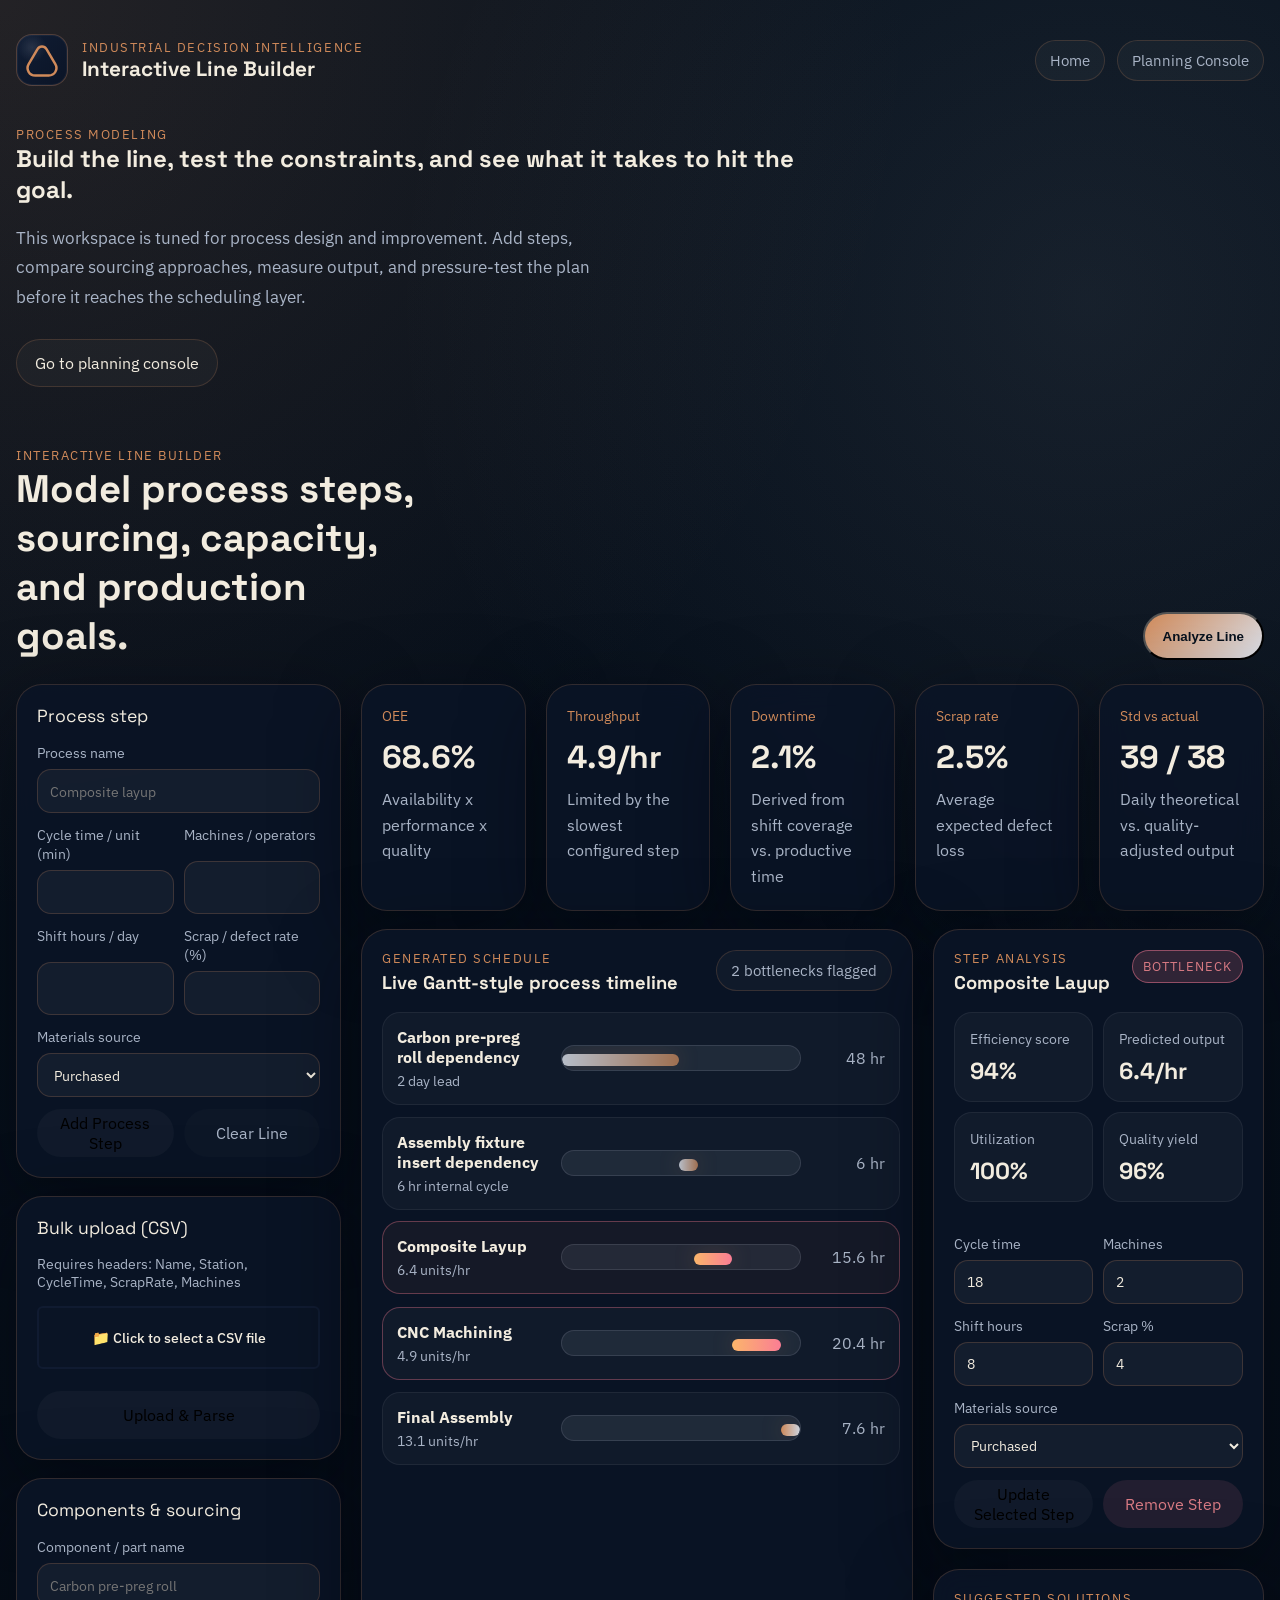
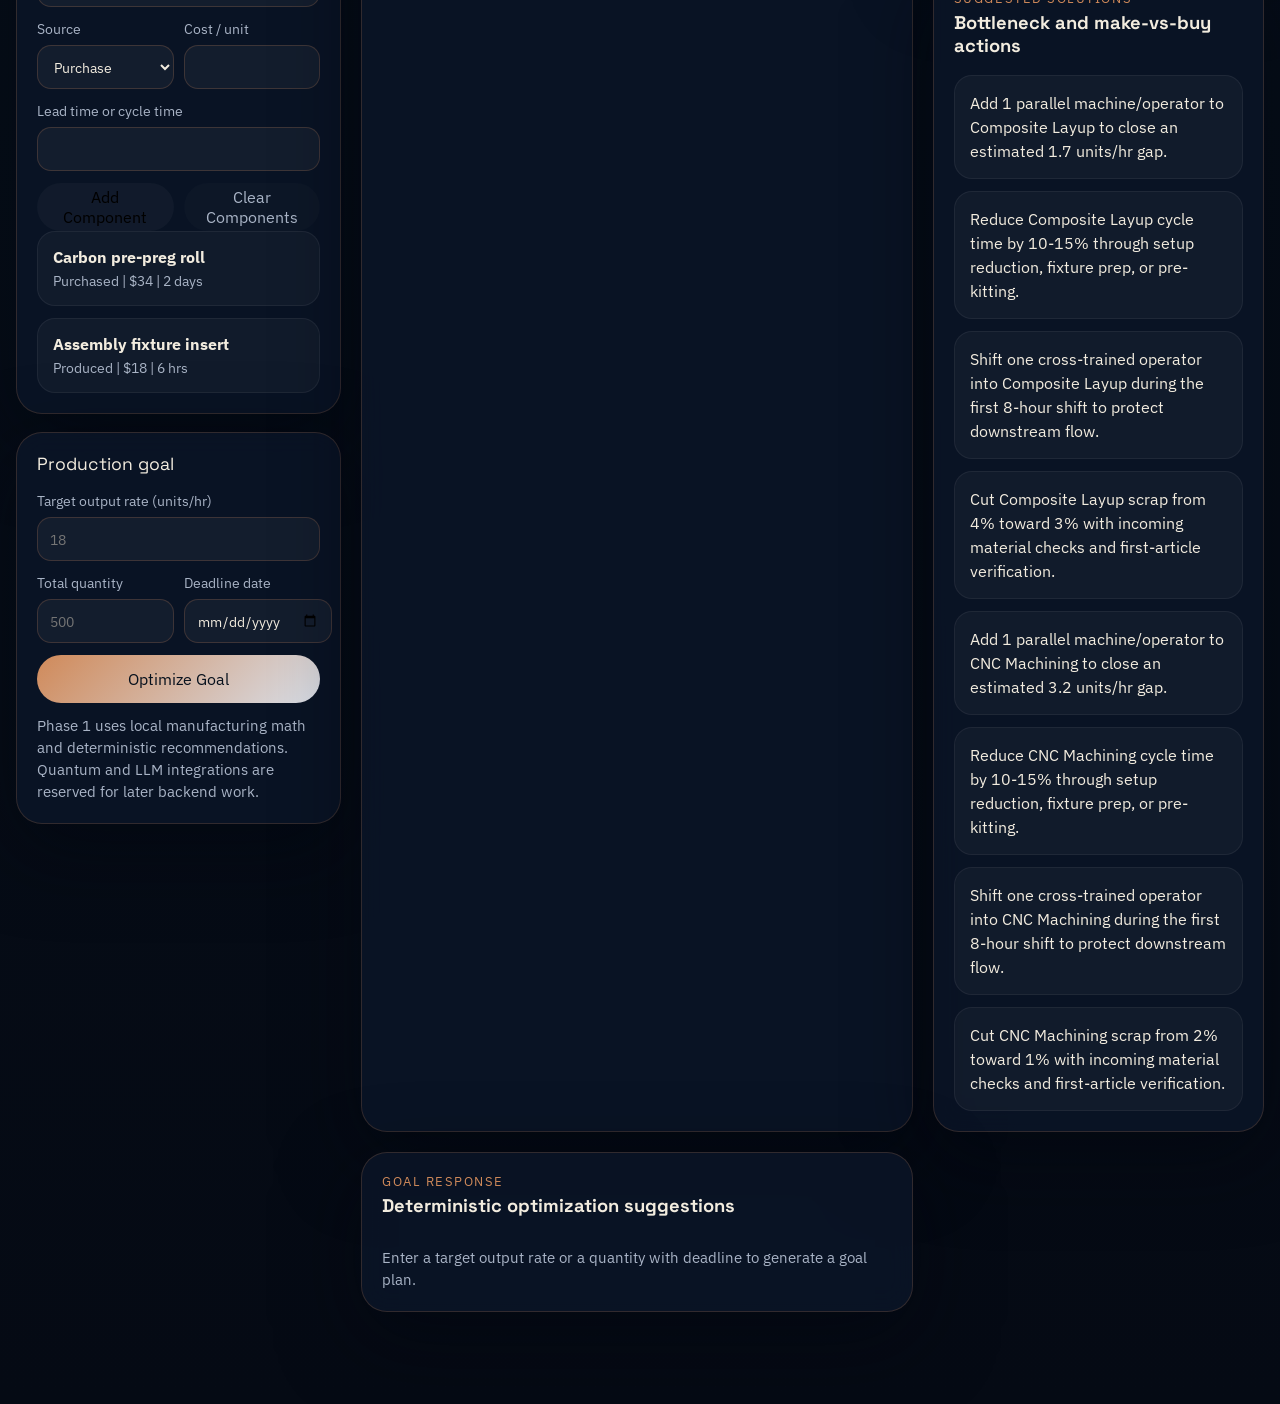
==== line-builder.html @ c9611435 "Design change to axiom" ====
<!DOCTYPE html>
<html lang="en">
  <head>
    <meta charset="UTF-8" />
    <meta name="viewport" content="width=device-width, initial-scale=1.0" />
    <title>Axiom V1 - Interactive Line Builder</title>
    <link rel="preconnect" href="https://fonts.googleapis.com" />
    <link rel="preconnect" href="https://fonts.gstatic.com" crossorigin />
    <link
      href="https://fonts.googleapis.com/css2?family=Space+Grotesk:wght@400;500;700&family=IBM+Plex+Sans:wght@400;500;600&display=swap"
      rel="stylesheet"
    />
    <link rel="stylesheet" href="./styles.css" />
  </head>
  <body>
    <div class="site-shell">
      <header class="subpage-hero">
        <nav class="topbar">
          <div class="brand-lockup">
            <div class="brand-mark" aria-hidden="true">
              <svg class="brand-logo" viewBox="0 0 64 64" focusable="false" role="presentation">
                <path
                  d="M32 8C35.2 8 38.2 9.7 40 12.6L55.7 39.2C58.2 43.4 58.2 48.7 55.8 52.9C53.4 57 48.9 59.6 44 59.6H20C15.1 59.6 10.6 57 8.2 52.9C5.8 48.7 5.8 43.4 8.3 39.2L24 12.6C25.8 9.7 28.8 8 32 8Z"
                  fill="none"
                  stroke="currentColor"
                  stroke-width="4.4"
                  stroke-linecap="round"
                  stroke-linejoin="round"
                />
              </svg>
            </div>
            <div>
              <p class="eyebrow">Industrial Decision Intelligence</p>
              <h1>Interactive Line Builder</h1>
            </div>
          </div>
          <div class="topbar-copy nav-links">
            <a href="./index.html">Home</a>
            <a href="./planner.html">Planning Console</a>
          </div>
        </nav>

        <section class="subpage-intro">
          <p class="section-kicker">Process modeling</p>
          <h2>Build the line, test the constraints, and see what it takes to hit the goal.</h2>
          <p class="hero-text">
            This workspace is tuned for process design and improvement. Add steps,
            compare sourcing approaches, measure output, and pressure-test the plan
            before it reaches the scheduling layer.
          </p>
          <div class="hero-actions">
            <a href="./planner.html" class="button button-secondary">Go to planning console</a>
          </div>
        </section>
      </header>

      <main>
        <section class="process-builder page-surface" id="process-builder">
          <div class="section-heading builder-heading">
            <div>
              <p class="section-kicker">Interactive line builder</p>
              <h3>Model process steps, sourcing, capacity, and production goals.</h3>
            </div>
            <button class="button button-primary" id="analyzeLineButton" type="button">Analyze Line</button>
          </div>

          <div class="builder-layout">
            <aside class="control-panel builder-controls">
              <div class="control-card">
                <p class="control-title">Process step</p>
                <form class="builder-form" id="processForm">
                  <label>
                    <span>Process name</span>
                    <input id="processName" name="name" type="text" placeholder="Composite layup" required />
                  </label>
                  <div class="form-grid">
                    <label>
                      <span>Cycle time / unit (min)</span>
                      <input id="cycleTime" name="cycleTime" type="number" min="0.1" step="0.1" required />
                    </label>
                    <label>
                      <span>Machines / operators</span>
                      <input id="machines" name="machines" type="number" min="1" step="1" required />
                    </label>
                  </div>
                  <div class="form-grid">
                    <label>
                      <span>Shift hours / day</span>
                      <input id="shiftHours" name="shiftHours" type="number" min="1" max="24" step="0.5" required />
                    </label>
                    <label>
                      <span>Scrap / defect rate (%)</span>
                      <input id="scrapRate" name="scrapRate" type="number" min="0" max="100" step="0.1" required />
                    </label>
                  </div>
                  <label>
                    <span>Materials source</span>
                    <select id="materialSource" name="materialSource">
                      <option value="purchased">Purchased</option>
                      <option value="in-house">Produced in-house</option>
                    </select>
                  </label>
                  <div class="button-row">
                    <button class="button button-secondary full-button" type="submit">Add Process Step</button>
                    <button class="button button-ghost full-button" id="clearLineButton" type="button">Clear Line</button>
                  </div>
                </form>
              </div>
                <div class="control-card">
                    <p class="control-title">Bulk upload (CSV)</p>
                    <div class="builder-form">
                        <label>
                            <span style="font-size: 0.85rem; color: var(--muted); margin-bottom: 8px; display: block;">
                                Requires headers: Name, Station, CycleTime, ScrapRate, Machines
                            </span>
    
                            <input type="file" id="csvFileInput" accept=".csv" style="display: none;" />
    
                            <label for="csvFileInput" id="fileDropZone" style="display: block; padding: 20px; border: 2px solid var(--panel-strong); border-radius: 6px; text-align: center; cursor: pointer; background: var(--panel); margin-bottom: 10px; transition: all 0.2s;">
                                <span id="fileNameDisplay" style="color: var(--text); font-weight: 500;">📁 Click to select a CSV file</span>
                            </label>
    
                        </label>
                        <button type="button" id="uploadCsvBtn" class="button button-secondary full-button">Upload & Parse</button>
                    </div>
                </div>
              <div class="control-card">
                <p class="control-title">Components & sourcing</p>
                <form class="builder-form" id="componentForm">
                  <label>
                    <span>Component / part name</span>
                    <input id="componentName" name="name" type="text" placeholder="Carbon pre-preg roll" required />
                  </label>
                  <div class="form-grid">
                    <label>
                      <span>Source</span>
                      <select id="componentSource" name="source">
                        <option value="purchase">Purchase</option>
                        <option value="produce">Produce</option>
                      </select>
                    </label>
                    <label>
                      <span>Cost / unit</span>
                      <input id="componentCost" name="cost" type="number" min="0" step="0.01" required />
                    </label>
                  </div>
                  <label>
                    <span>Lead time or cycle time</span>
                    <input id="componentLeadTime" name="leadTime" type="number" min="0" step="0.1" required />
                  </label>
                  <div class="button-row">
                    <button class="button button-secondary full-button" type="submit">Add Component</button>
                    <button class="button button-ghost full-button" id="clearComponentsButton" type="button">Clear Components</button>
                  </div>
                </form>
                <div class="component-list" id="componentList"></div>
              </div>

              <div class="control-card">
                <p class="control-title">Production goal</p>
                <form class="builder-form" id="goalForm">
                  <label>
                    <span>Target output rate (units/hr)</span>
                    <input id="targetRate" name="targetRate" type="number" min="0" step="0.1" placeholder="18" />
                  </label>
                  <div class="form-grid">
                    <label>
                      <span>Total quantity</span>
                      <input id="targetQuantity" name="targetQuantity" type="number" min="0" step="1" placeholder="500" />
                    </label>
                    <label>
                      <span>Deadline date</span>
                      <input id="deadlineDate" name="deadlineDate" type="date" />
                    </label>
                  </div>
                  <button class="button button-primary full-button" type="submit">Optimize Goal</button>
                </form>
                  <p class="optimizer-note">
                  Phase 1 uses local manufacturing math and deterministic recommendations. Quantum and LLM integrations are reserved for later backend work.
                </p>
              </div>
            </aside>

            <div class="planner-main builder-main">
              <section class="dashboard-grid builder-kpis">
                <article class="metric-card">
                  <span>OEE</span>
                  <strong id="lineOee">0%</strong>
                  <p>Availability x performance x quality</p>
                </article>
                <article class="metric-card">
                  <span>Throughput</span>
                  <strong id="lineThroughput">0/hr</strong>
                  <p>Limited by the slowest configured step</p>
                </article>
                <article class="metric-card">
                  <span>Downtime</span>
                  <strong id="lineDowntime">0%</strong>
                  <p>Derived from shift coverage vs. productive time</p>
                </article>
                <article class="metric-card">
                  <span>Scrap rate</span>
                  <strong id="lineScrap">0%</strong>
                  <p>Average expected defect loss</p>
                </article>
                <article class="metric-card">
                  <span>Std vs actual</span>
                  <strong id="standardActual">0 / 0</strong>
                  <p>Daily theoretical vs. quality-adjusted output</p>
                </article>
              </section>

              <section class="content-grid builder-content">
                <article class="surface schedule-surface">
                  <div class="surface-heading">
                    <div>
                      <p class="surface-kicker">Generated schedule</p>
                      <h4>Live Gantt-style process timeline</h4>
                    </div>
                    <span class="surface-pill" id="lineStatus">Waiting for inputs</span>
                  </div>
                  <div class="timeline-shell" id="processTimeline"></div>
                </article>

                <article class="surface">
                  <div class="surface-heading">
                    <div>
                      <p class="surface-kicker">Step analysis</p>
                      <h4 id="activeStepTitle">No process selected</h4>
                    </div>
                    <span class="bottleneck-badge hidden" id="activeBottleneckBadge">Bottleneck</span>
                  </div>
                  <div class="step-detail" id="stepDetail"></div>
                </article>

                <article class="surface recommendations-surface">
                  <div class="surface-heading">
                    <div>
                      <p class="surface-kicker">Suggested solutions</p>
                      <h4>Bottleneck and make-vs-buy actions</h4>
                    </div>
                  </div>
                  <div class="recommendation-list" id="recommendationList"></div>
                </article>

                <article class="surface goal-surface">
                  <div class="surface-heading">
                    <div>
                      <p class="surface-kicker">Goal response</p>
                      <h4>Deterministic optimization suggestions</h4>
                    </div>
                  </div>
                  <div class="goal-response" id="goalResponse"></div>
                </article>
              </section>
            </div>
          </div>
        </section>
      </main>
    </div>

    <script src="./app.js"></script>
  </body>
</html>
---- styles.css ----
:root {
  --bg: #07111d;
  --bg-soft: #0d1730;
  --panel: rgba(11, 20, 38, 0.9);
  --panel-strong: #101b31;
  --line: rgba(208, 138, 90, 0.2);
  --text: #f2ecdf;
  --muted: #a9b4c6;
  --accent: #d08a5a;
  --accent-strong: #d8dee8;
  --warning: #f0b06f;
  --danger: #d97b84;
  --shadow: 0 24px 80px rgba(2, 6, 14, 0.5);
}

* {
  box-sizing: border-box;
}

html {
  scroll-behavior: smooth;
}

body {
  margin: 0;
  min-height: 100vh;
  background:
    radial-gradient(circle at top left, rgba(208, 138, 90, 0.14), transparent 28%),
    radial-gradient(circle at 85% 10%, rgba(216, 222, 232, 0.08), transparent 24%),
    linear-gradient(180deg, #07111d 0%, #050a14 100%);
  color: var(--text);
  font-family: "IBM Plex Sans", sans-serif;
}

a {
  color: inherit;
  text-decoration: none;
}

.site-shell {
  width: min(1280px, calc(100% - 32px));
  margin: 0 auto;
  padding: 24px 0 56px;
}

.hero,
.thesis,
.planner,
.process-builder,
.roadmap {
  position: relative;
}

.hero {
  padding: 10px 0 48px;
}

.topbar,
.hero-grid,
.thesis-grid,
.planner-layout,
.dashboard-grid,
.content-grid,
.roadmap-grid {
  display: grid;
  gap: 20px;
}

.topbar {
  grid-template-columns: repeat(2, minmax(0, 1fr));
  align-items: center;
  margin-bottom: 40px;
}

.brand-lockup {
  display: flex;
  gap: 14px;
  align-items: center;
}

.brand-mark {
  width: 52px;
  height: 52px;
  display: grid;
  place-items: center;
  border-radius: 16px;
  color: var(--accent);
  background:
    radial-gradient(circle at 30% 25%, rgba(216, 222, 232, 0.12), transparent 28%),
    linear-gradient(135deg, #101d34 0%, #0b1426 100%);
  border: 1px solid rgba(208, 138, 90, 0.35);
  box-shadow: inset 0 0 0 1px rgba(216, 222, 232, 0.05);
  overflow: hidden;
}

.brand-logo {
  width: 36px;
  height: 36px;
  display: block;
  color: currentColor;
}

.eyebrow,
.section-kicker,
.surface-kicker,
.panel-label {
  margin: 0;
  color: var(--accent);
  font-size: 0.8rem;
  text-transform: uppercase;
  letter-spacing: 0.12em;
}

h1,
h2,
h3,
h4,
p {
  margin: 0;
}

h1,
h2,
h3,
h4 {
  font-family: "Space Grotesk", sans-serif;
}

h1 {
  font-size: 1.3rem;
}

.topbar-copy {
  display: flex;
  gap: 12px;
  justify-content: flex-end;
  flex-wrap: wrap;
}

.topbar-copy span,
.surface-pill,
.planner-badge {
  border: 1px solid var(--line);
  background: rgba(255, 255, 255, 0.03);
  border-radius: 999px;
  padding: 10px 14px;
  color: var(--muted);
  font-size: 0.92rem;
}

.topbar-copy a {
  border: 1px solid var(--line);
  background: rgba(255, 255, 255, 0.03);
  border-radius: 999px;
  padding: 10px 14px;
  color: var(--muted);
  font-size: 0.92rem;
  transition: transform 180ms ease, border-color 180ms ease, background 180ms ease, color 180ms ease;
}

.topbar-copy a:hover {
  transform: translateY(-1px);
  border-color: rgba(208, 138, 90, 0.45);
  background: rgba(208, 138, 90, 0.08);
  color: var(--text);
}

.hero-grid {
  grid-template-columns: minmax(0, 1.35fr) minmax(320px, 0.8fr);
  align-items: center;
}

.hero-copy h2 {
  margin-top: 14px;
  font-size: clamp(2.8rem, 6vw, 4.9rem);
  line-height: 0.95;
  max-width: 11ch;
}

.hero-text {
  max-width: 62ch;
  margin-top: 18px;
  color: var(--muted);
  font-size: 1.08rem;
  line-height: 1.7;
}

.hero-actions {
  display: flex;
  gap: 14px;
  margin-top: 28px;
  flex-wrap: wrap;
}

.button {
  display: inline-flex;
  align-items: center;
  justify-content: center;
  min-height: 48px;
  padding: 0 18px;
  border-radius: 999px;
  transition: transform 180ms ease, border-color 180ms ease, background 180ms ease;
}

.button:hover,
.scenario-button:hover {
  transform: translateY(-1px);
}

.button-primary {
  background: linear-gradient(135deg, #d08a5a 0%, #d8dee8 100%);
  color: #07111d;
  font-weight: 700;
}

.button-secondary {
  border: 1px solid var(--line);
  background: rgba(255, 255, 255, 0.03);
}

.button-ghost {
  border: 1px solid rgba(208, 138, 90, 0.18);
  background: rgba(255, 255, 255, 0.015);
  color: var(--muted);
}

.button-danger {
  border: 1px solid rgba(255, 127, 150, 0.36);
  background: rgba(255, 127, 150, 0.1);
  color: var(--danger);
}

.hero-metrics {
  list-style: none;
  display: grid;
  grid-template-columns: repeat(3, minmax(0, 1fr));
  gap: 14px;
  padding: 0;
  margin: 28px 0 0;
}

.hero-metrics li,
.panel-card,
.thesis-card,
.control-card,
.metric-card,
.surface,
.roadmap-card {
  border: 1px solid var(--line);
  background: var(--panel);
  backdrop-filter: blur(14px);
  box-shadow: var(--shadow);
}

.hero-metrics li {
  border-radius: 22px;
  padding: 18px;
}

.hero-metrics strong {
  display: block;
  font-family: "Space Grotesk", sans-serif;
  font-size: 1.8rem;
}

.hero-metrics span {
  display: block;
  margin-top: 8px;
  color: var(--muted);
  line-height: 1.4;
}

.hero-panel {
  padding: 22px;
  border: 1px solid var(--line);
  background:
    linear-gradient(180deg, rgba(208, 138, 90, 0.08), transparent 50%),
    var(--panel);
  border-radius: 32px;
  box-shadow: var(--shadow);
}

.panel-stack {
  margin-top: 18px;
  display: grid;
  gap: 14px;
}

.panel-card {
  border-radius: 22px;
  padding: 18px;
}

.panel-card span,
.metric-card span,
.roadmap-card span {
  color: var(--accent);
  font-size: 0.9rem;
}

.panel-card p {
  margin-top: 8px;
  color: var(--muted);
  line-height: 1.5;
}

.section-heading {
  display: grid;
  gap: 10px;
  margin-bottom: 24px;
}

.section-heading h3 {
  font-size: clamp(1.8rem, 3vw, 3rem);
  max-width: 16ch;
}

.thesis {
  padding: 32px 0 28px;
}

.thesis-grid,
.roadmap-grid {
  grid-template-columns: repeat(3, minmax(0, 1fr));
}

.thesis-card,
.roadmap-card {
  border-radius: 28px;
  padding: 24px;
}

.thesis-card span {
  font-family: "Space Grotesk", sans-serif;
  color: var(--accent);
  font-size: 1.1rem;
}

.thesis-card h4,
.roadmap-card h4 {
  margin-top: 14px;
  font-size: 1.25rem;
}

.thesis-card p,
.roadmap-card p,
.control-copy,
.metric-card p,
.narrative,
.stack-list li {
  margin-top: 10px;
  color: var(--muted);
  line-height: 1.6;
}

.planner {
  padding: 36px 0;
}

.planner-heading {
  grid-template-columns: repeat(2, minmax(0, 1fr));
  align-items: end;
}

.planner-badge {
  justify-self: end;
  display: inline-flex;
  align-items: center;
  gap: 10px;
}

.live-dot {
  width: 10px;
  height: 10px;
  border-radius: 999px;
  background: var(--accent);
  box-shadow: 0 0 0 6px rgba(208, 138, 90, 0.14);
}

.planner-layout {
  grid-template-columns: minmax(290px, 0.38fr) minmax(0, 1fr);
  align-items: start;
}

.control-panel,
.planner-main {
  display: grid;
  gap: 18px;
}

.control-card,
.metric-card,
.surface {
  border-radius: 26px;
  padding: 20px;
}

.control-title {
  font-family: "Space Grotesk", sans-serif;
  font-size: 1.1rem;
}

.scenario-list,
.chip-list,
.alert-list,
.resource-list {
  display: grid;
  gap: 10px;
  margin-top: 16px;
}

.scenario-button {
  border: 1px solid var(--line);
  background: rgba(255, 255, 255, 0.03);
  color: var(--text);
  border-radius: 18px;
  padding: 14px 16px;
  text-align: left;
  font: inherit;
  cursor: pointer;
  transition: transform 180ms ease, border-color 180ms ease, background 180ms ease;
}

.scenario-button strong,
.resource-card strong,
.alert-card strong {
  display: block;
  font-size: 1rem;
}

.scenario-button p,
.resource-card p,
.alert-card p {
  margin-top: 6px;
  color: var(--muted);
  line-height: 1.45;
}

.scenario-button.active {
  border-color: rgba(208, 138, 90, 0.55);
  background: rgba(208, 138, 90, 0.09);
}

.chip-list {
  grid-template-columns: repeat(2, minmax(0, 1fr));
}

.chip {
  border-radius: 16px;
  padding: 12px 14px;
  background: rgba(255, 255, 255, 0.03);
  border: 1px solid rgba(255, 255, 255, 0.05);
  color: var(--muted);
  font-size: 0.95rem;
  font: inherit;
  text-align: left;
  cursor: pointer;
  transition: border-color 180ms ease, background 180ms ease, color 180ms ease, transform 180ms ease;
}

.chip:hover,
.chip.active {
  transform: translateY(-1px);
  border-color: rgba(208, 138, 90, 0.36);
  background: rgba(208, 138, 90, 0.08);
  color: var(--text);
}

.input-detail {
  margin-top: 14px;
  color: var(--muted);
  line-height: 1.55;
  font-size: 0.92rem;
}

.stack-list {
  padding-left: 18px;
  margin: 14px 0 0;
}

.dashboard-grid {
  grid-template-columns: repeat(4, minmax(0, 1fr));
}

.metric-card strong {
  display: block;
  margin-top: 12px;
  font-family: "Space Grotesk", sans-serif;
  font-size: 2rem;
}

.content-grid {
  grid-template-columns: minmax(0, 1.25fr) minmax(320px, 0.75fr);
}

.schedule-surface {
  grid-row: span 2;
}

.surface-heading {
  display: flex;
  align-items: start;
  justify-content: space-between;
  gap: 12px;
  margin-bottom: 18px;
}

.surface-heading h4 {
  margin-top: 4px;
  font-size: 1.15rem;
}

.table-shell {
  overflow-x: auto;
}

table {
  width: 100%;
  border-collapse: collapse;
}

th,
td {
  padding: 14px 12px;
  border-bottom: 1px solid rgba(255, 255, 255, 0.07);
  text-align: left;
  font-size: 0.96rem;
}

th {
  color: var(--muted);
  font-weight: 500;
}

td.status-ok {
  color: var(--accent);
}

td.status-watch {
  color: var(--warning);
}

td.status-risk {
  color: var(--danger);
}

.alert-card,
.resource-card {
  border-radius: 18px;
  padding: 16px;
  background: rgba(255, 255, 255, 0.03);
  border: 1px solid rgba(255, 255, 255, 0.06);
}

.alert-card[data-level="warning"] {
  border-color: rgba(255, 184, 108, 0.32);
}

.alert-card[data-level="critical"] {
  border-color: rgba(255, 127, 150, 0.35);
}

.resource-meta {
  display: flex;
  gap: 8px;
  flex-wrap: wrap;
  margin-top: 10px;
}

.resource-meta span {
  border-radius: 999px;
  padding: 8px 10px;
  background: rgba(208, 138, 90, 0.08);
  border: 1px solid rgba(208, 138, 90, 0.18);
  color: var(--muted);
  font-size: 0.87rem;
}

.roadmap {
  padding: 24px 0 10px;
}

.feature-directory {
  padding: 20px 0 32px;
}

.feature-grid {
  display: grid;
  grid-template-columns: repeat(2, minmax(0, 1fr));
  gap: 20px;
}

.feature-card {
  border: 1px solid var(--line);
  background: var(--panel);
  backdrop-filter: blur(14px);
  box-shadow: var(--shadow);
  border-radius: 28px;
  padding: 24px;
}

.feature-card h4 {
  margin-top: 10px;
  font-size: 1.5rem;
  max-width: 18ch;
}

.feature-card p {
  margin-top: 12px;
  color: var(--muted);
  line-height: 1.6;
}

.feature-list {
  display: grid;
  gap: 10px;
  margin-top: 18px;
}

.feature-list span {
  border-radius: 16px;
  padding: 12px 14px;
  background: rgba(255, 255, 255, 0.03);
  border: 1px solid rgba(255, 255, 255, 0.06);
  color: var(--text);
}

.feature-actions {
  display: flex;
  margin-top: 20px;
}

.subpage-hero {
  padding: 10px 0 24px;
}

.subpage-intro {
  max-width: 780px;
}

.page-surface {
  padding-top: 18px;
}

.process-builder {
  padding: 36px 0;
}

.builder-heading {
  grid-template-columns: minmax(0, 1fr) auto;
  align-items: end;
}

.builder-layout {
  display: grid;
  grid-template-columns: minmax(310px, 0.36fr) minmax(0, 1fr);
  gap: 20px;
  align-items: start;
}

.builder-form {
  display: grid;
  gap: 12px;
  margin-top: 16px;
}

.builder-form label {
  display: grid;
  gap: 7px;
  color: var(--muted);
  font-size: 0.9rem;
}

.builder-form input,
.builder-form select {
  width: 100%;
  min-height: 44px;
  border: 1px solid rgba(208, 138, 90, 0.22);
  border-radius: 14px;
  background: rgba(255, 255, 255, 0.045);
  color: var(--text);
  font: inherit;
  padding: 0 12px;
  outline: none;
  transition: border-color 180ms ease, background 180ms ease, box-shadow 180ms ease;
}

.builder-form input:focus,
.builder-form select:focus {
  border-color: rgba(208, 138, 90, 0.55);
  background: rgba(208, 138, 90, 0.06);
  box-shadow: 0 0 0 4px rgba(208, 138, 90, 0.08);
}

.builder-form select option {
  color: #07111d;
}

.form-grid {
  display: grid;
  grid-template-columns: repeat(2, minmax(0, 1fr));
  gap: 10px;
}

.button-row {
  display: grid;
  grid-template-columns: repeat(2, minmax(0, 1fr));
  gap: 10px;
}

.full-button {
  width: 100%;
  border: 0;
  cursor: pointer;
  font: inherit;
}

.optimizer-note,
.empty-state {
  margin-top: 12px;
  color: var(--muted);
  line-height: 1.5;
  font-size: 0.92rem;
}

.tab-warning,
.bottleneck-badge {
  display: inline-grid;
  place-items: center;
  min-width: 24px;
  min-height: 24px;
  border-radius: 999px;
  background: rgba(255, 184, 108, 0.18);
  border: 1px solid rgba(255, 184, 108, 0.55);
  color: var(--warning);
  font-size: 0.8rem;
}

.bottleneck-badge {
  padding: 7px 10px;
  background: rgba(255, 127, 150, 0.16);
  border-color: rgba(255, 127, 150, 0.48);
  color: var(--danger);
  text-transform: uppercase;
  letter-spacing: 0.08em;
}

.hidden {
  display: none;
}

.builder-kpis {
  grid-template-columns: repeat(5, minmax(0, 1fr));
}

.builder-content {
  grid-template-columns: minmax(0, 1.25fr) minmax(320px, 0.75fr);
}

.timeline-shell,
.step-detail,
.recommendation-list,
.goal-response,
.component-list {
  display: grid;
  gap: 12px;
}

.timeline-row {
  display: grid;
  grid-template-columns: minmax(150px, 0.35fr) minmax(240px, 1fr) 70px;
  gap: 14px;
  align-items: center;
  width: 100%;
  padding: 14px;
  border: 1px solid rgba(255, 255, 255, 0.06);
  background: rgba(255, 255, 255, 0.03);
  border-radius: 18px;
  color: var(--text);
  font: inherit;
  text-align: left;
  cursor: pointer;
  transition: transform 180ms ease, border-color 180ms ease, background 180ms ease;
}

.timeline-row:hover,
.timeline-row.active {
  transform: translateY(-1px);
  border-color: rgba(208, 138, 90, 0.48);
  background: rgba(208, 138, 90, 0.06);
}

.timeline-row strong,
.component-card button {
  display: block;
  padding: 0;
  border: 0;
  background: transparent;
  color: var(--text);
  font: inherit;
  font-weight: 700;
  text-align: left;
  cursor: pointer;
  font-size: 0.98rem;
}

.timeline-row span,
.component-card span {
  display: block;
  margin-top: 4px;
  color: var(--muted);
  font-size: 0.9rem;
}

.timeline-row em {
  color: var(--muted);
  font-style: normal;
  text-align: right;
}

.timeline-track {
  position: relative;
  height: 26px;
  overflow: hidden;
  border-radius: 999px;
  background: rgba(216, 222, 232, 0.08);
  border: 1px solid rgba(216, 222, 232, 0.12);
}

.timeline-bar {
  position: absolute;
  top: 4px;
  bottom: 4px;
  border-radius: 999px;
  background: linear-gradient(90deg, rgba(208, 138, 90, 0.98), rgba(216, 222, 232, 0.95));
  box-shadow: 0 0 24px rgba(208, 138, 90, 0.22);
  transition: left 240ms ease, width 240ms ease;
}

.timeline-row[data-type="dependency"] .timeline-bar {
  background: linear-gradient(90deg, rgba(216, 222, 232, 0.82), rgba(208, 138, 90, 0.72));
}

.timeline-row[data-type="bottleneck"] {
  border-color: rgba(255, 127, 150, 0.34);
}

.timeline-row[data-type="bottleneck"] .timeline-bar {
  background: linear-gradient(90deg, rgba(255, 184, 108, 0.98), rgba(255, 127, 150, 0.98));
}

.detail-grid {
  display: grid;
  grid-template-columns: repeat(2, minmax(0, 1fr));
  gap: 10px;
}

.detail-grid div,
.recommendation-card,
.component-card,
.goal-card,
.goal-guidelines {
  border-radius: 18px;
  padding: 15px;
  background: rgba(255, 255, 255, 0.035);
  border: 1px solid rgba(255, 255, 255, 0.06);
}

.detail-grid span {
  color: var(--muted);
  font-size: 0.86rem;
}

.detail-grid strong {
  display: block;
  margin-top: 8px;
  font-family: "Space Grotesk", sans-serif;
  font-size: 1.45rem;
}

.inline-edit-form {
  padding-top: 4px;
}

.recommendation-card {
  line-height: 1.5;
  color: var(--text);
}

.goal-card {
  border-color: rgba(255, 127, 150, 0.32);
}

.goal-card[data-achievable="true"] {
  border-color: rgba(208, 138, 90, 0.34);
}

.goal-card strong {
  display: block;
  margin-bottom: 8px;
  font-family: "Space Grotesk", sans-serif;
}

.goal-card p,
.goal-guidelines li {
  color: var(--muted);
  line-height: 1.5;
}

.goal-guidelines {
  margin: 0;
  padding-left: 32px;
}

@media (max-width: 1100px) {
  .hero-grid,
	  .planner-layout,
	  .builder-layout,
	  .content-grid,
	  .builder-content,
	  .planner-heading,
	  .builder-heading,
	  .topbar,
	  .dashboard-grid,
	  .builder-kpis,
	  .feature-grid,
	  .thesis-grid,
	  .roadmap-grid {
    grid-template-columns: 1fr;
  }

  .hero-copy h2,
  .section-heading h3 {
    max-width: none;
  }

	  .planner-badge {
	    justify-self: start;
	  }

	  .builder-heading .button {
	    justify-self: start;
	  }
	}

@media (max-width: 760px) {
  .site-shell {
    width: min(100% - 24px, 1280px);
  }

	  .hero-metrics,
	  .chip-list,
	  .form-grid,
	  .button-row,
	  .detail-grid,
	  .timeline-row {
	    grid-template-columns: 1fr;
	  }

	  .timeline-row em {
	    text-align: left;
	  }

  .hero-copy h2 {
    font-size: 2.6rem;
  }

  th,
  td {
    min-width: 120px;
  }
}
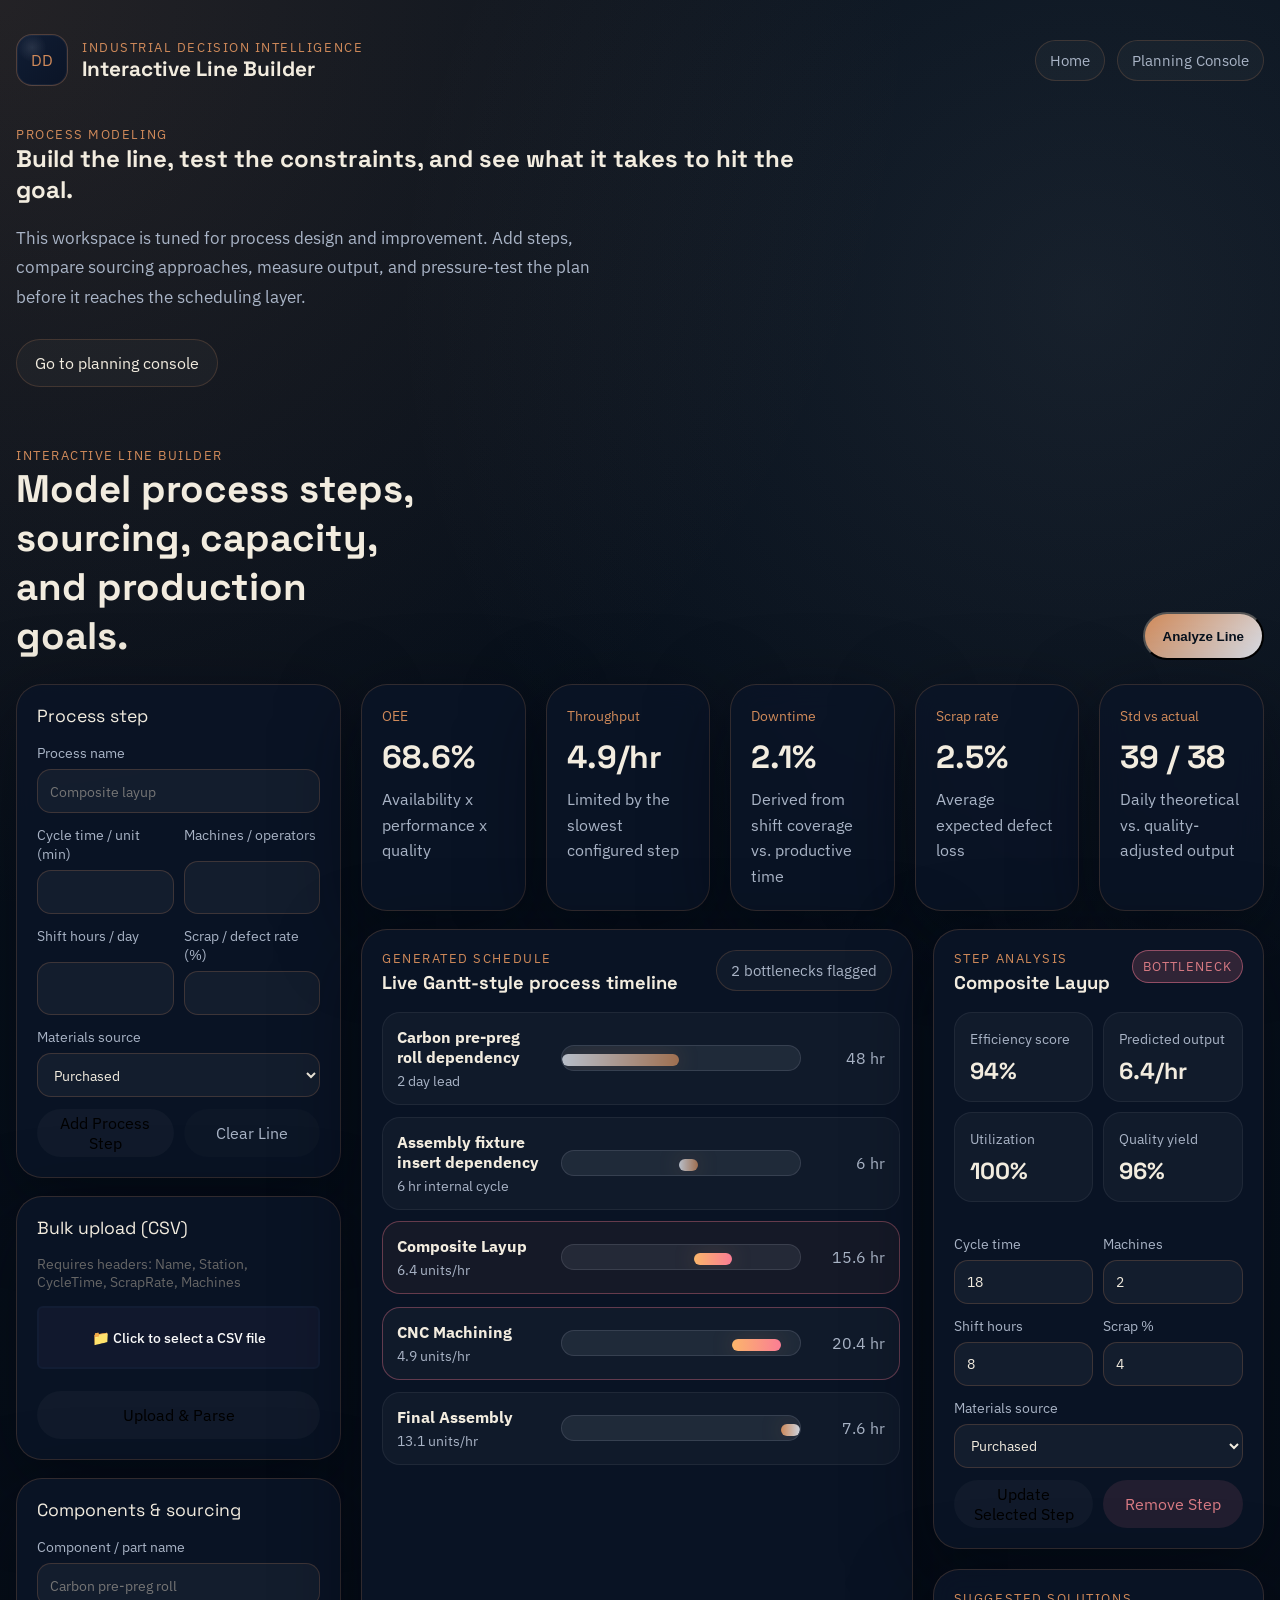
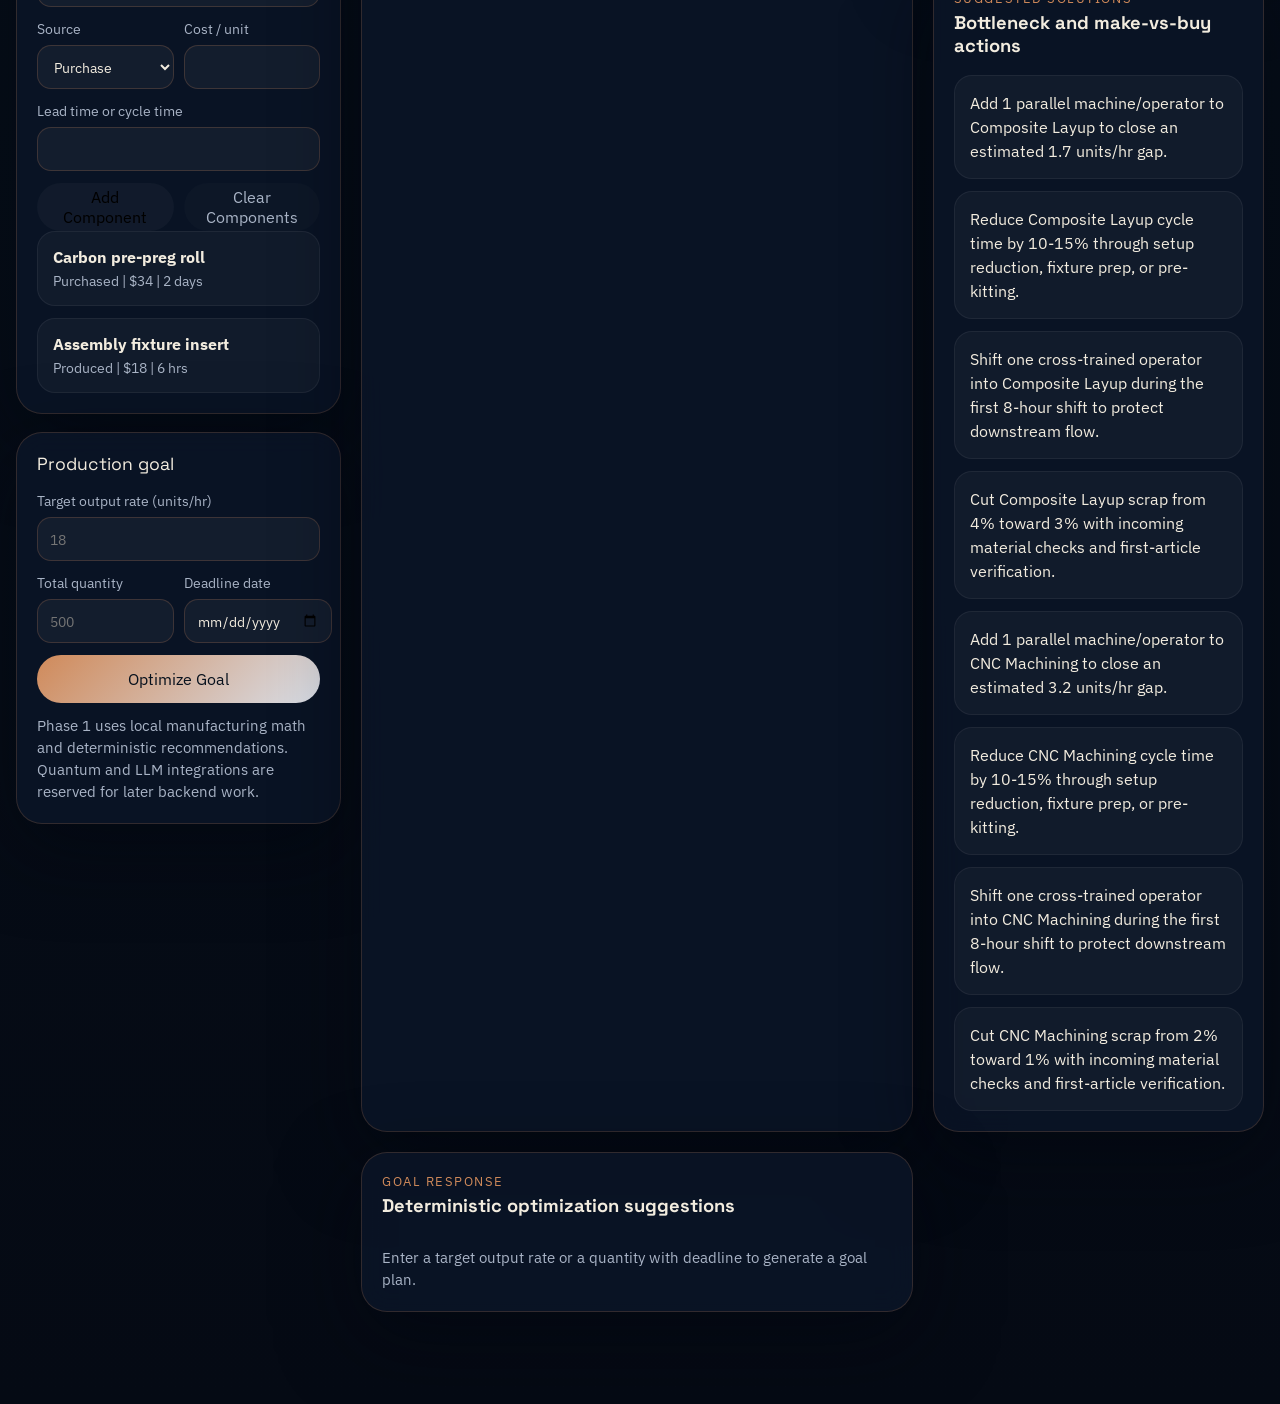
==== commit f849b733: "providing user input for possible anomalies in CSV upload" ====
--- a/line-builder.html
+++ b/line-builder.html
@@ -3,7 +3,7 @@
   <head>
     <meta charset="UTF-8" />
     <meta name="viewport" content="width=device-width, initial-scale=1.0" />
-    <title>Axiom V1 - Interactive Line Builder</title>
+    <title>Dry Dock V1 - Interactive Line Builder</title>
     <link rel="preconnect" href="https://fonts.googleapis.com" />
     <link rel="preconnect" href="https://fonts.gstatic.com" crossorigin />
     <link
@@ -17,18 +17,7 @@
       <header class="subpage-hero">
         <nav class="topbar">
           <div class="brand-lockup">
-            <div class="brand-mark" aria-hidden="true">
-              <svg class="brand-logo" viewBox="0 0 64 64" focusable="false" role="presentation">
-                <path
-                  d="M32 8C35.2 8 38.2 9.7 40 12.6L55.7 39.2C58.2 43.4 58.2 48.7 55.8 52.9C53.4 57 48.9 59.6 44 59.6H20C15.1 59.6 10.6 57 8.2 52.9C5.8 48.7 5.8 43.4 8.3 39.2L24 12.6C25.8 9.7 28.8 8 32 8Z"
-                  fill="none"
-                  stroke="currentColor"
-                  stroke-width="4.4"
-                  stroke-linecap="round"
-                  stroke-linejoin="round"
-                />
-              </svg>
-            </div>
+            <div class="brand-mark">DD</div>
             <div>
               <p class="eyebrow">Industrial Decision Intelligence</p>
               <h1>Interactive Line Builder</h1>
@@ -110,17 +99,45 @@
                     <p class="control-title">Bulk upload (CSV)</p>
                     <div class="builder-form">
                         <label>
-                            <span style="font-size: 0.85rem; color: var(--muted); margin-bottom: 8px; display: block;">
+                            <span style="font-size: 0.85rem; color: #666; margin-bottom: 8px; display: block;">
                                 Requires headers: Name, Station, CycleTime, ScrapRate, Machines
                             </span>
     
                             <input type="file" id="csvFileInput" accept=".csv" style="display: none;" />
     
-                            <label for="csvFileInput" id="fileDropZone" style="display: block; padding: 20px; border: 2px solid var(--panel-strong); border-radius: 6px; text-align: center; cursor: pointer; background: var(--panel); margin-bottom: 10px; transition: all 0.2s;">
-                                <span id="fileNameDisplay" style="color: var(--text); font-weight: 500;">📁 Click to select a CSV file</span>
+                            <label for="csvFileInput" id="fileDropZone" style="display: block; padding: 20px; border: 2px solid #121d34; border-radius: 6px; text-align: center; cursor: pointer; background: #11182d; margin-bottom: 10px; transition: all 0.2s;">
+                                <span id="fileNameDisplay" style="color: #fafafa; font-weight: 500;">📁 Click to select a CSV file</span>
                             </label>
     
                         </label>
+                        <div class="control-card" id="columnMappingUI" style="display: none; margin-bottom: 20px;">
+                          <p class="control-title">Map your columns</p>
+                          
+                          <div class="builder-form">
+                            <div class="form-grid">
+                              <label>
+                                <span>Process Name</span>
+                                <select id="mapName"></select>
+                              </label>
+                              
+                              <label>
+                                <span>Cycle Time (Min)</span>
+                                <select id="mapCycleTime"></select>
+                              </label>
+                        
+                              <label>
+                                <span>Scrap Rate (%)</span>
+                                <select id="mapScrapRate"></select>
+                              </label>
+                        
+                              <label>
+                                <span>Machines / Operators</span>
+                                <select id="mapMachines"></select>
+                              </label>
+                            </div>
+                            <p class="optimizer-note" style="margin-top: 4px;">Verify our guesses before parsing.</p>
+                          </div>
+                        </div>
                         <button type="button" id="uploadCsvBtn" class="button button-secondary full-button">Upload & Parse</button>
                     </div>
                 </div>
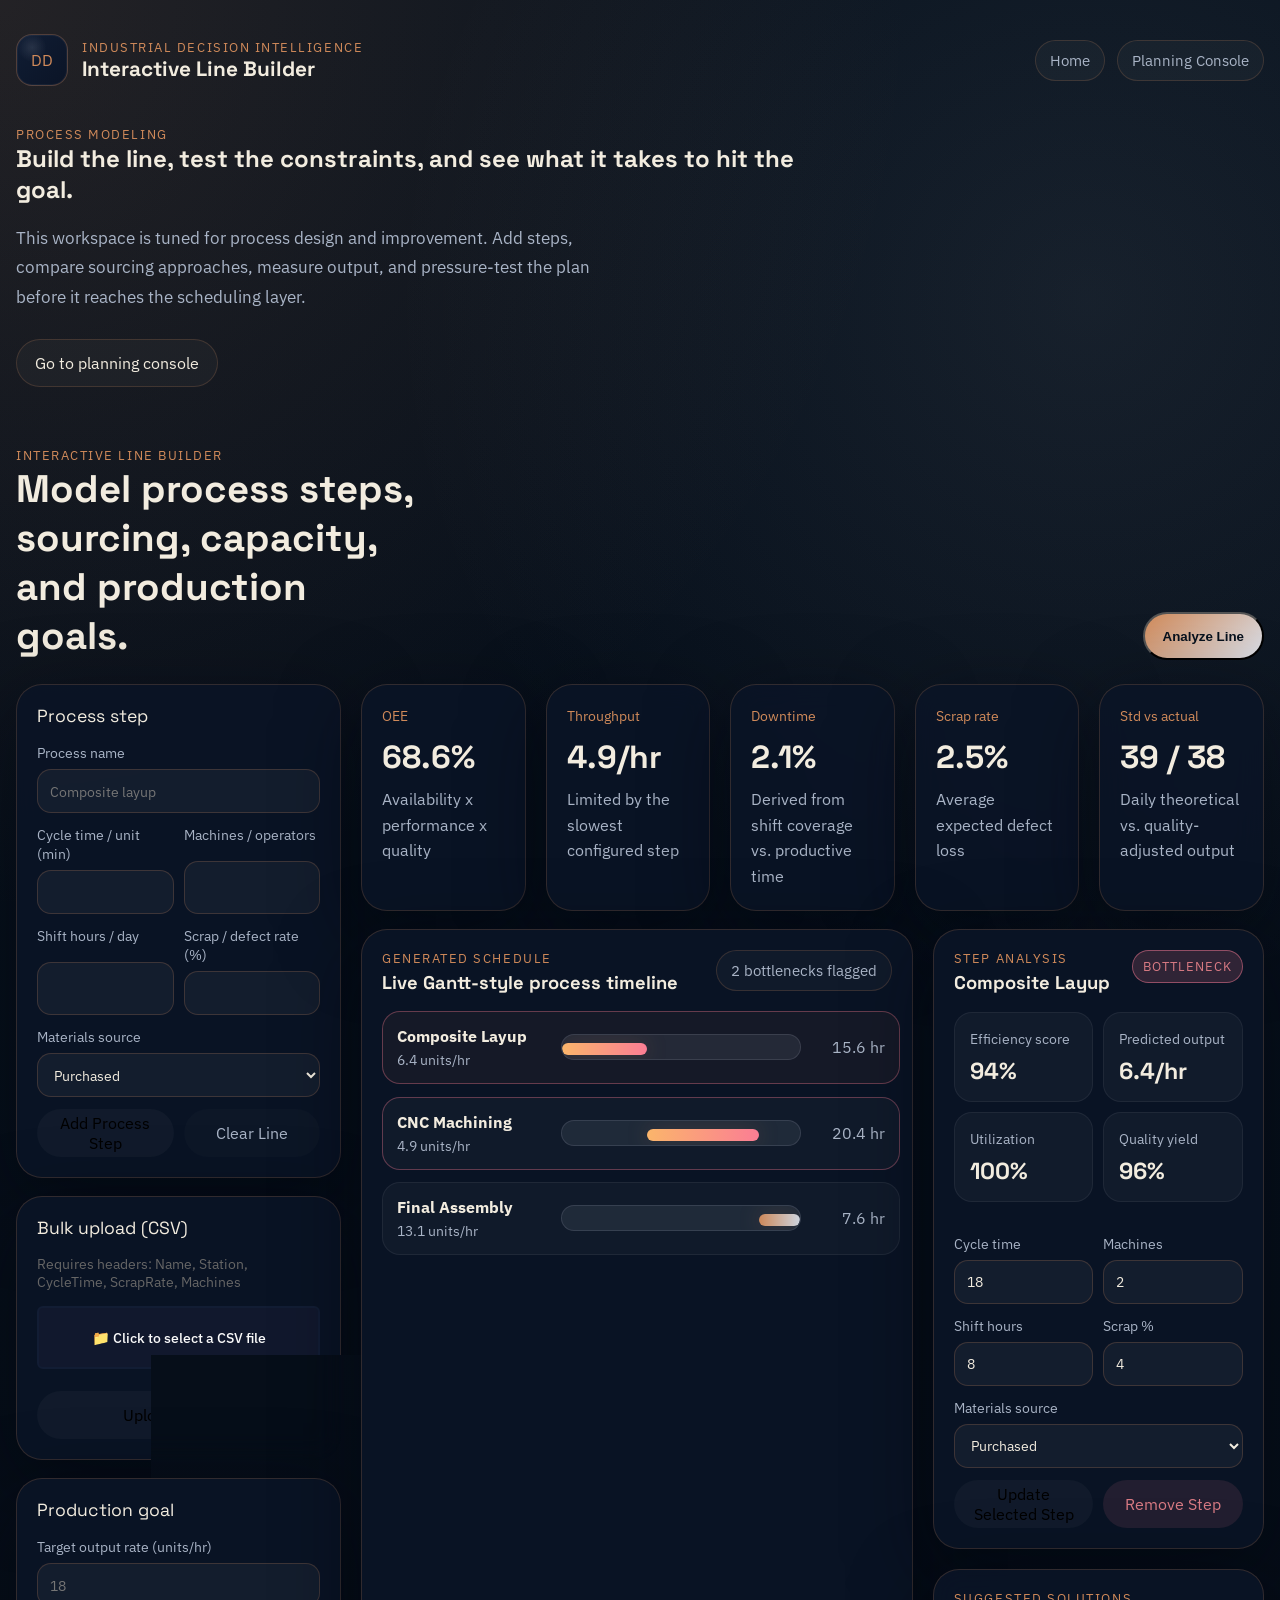
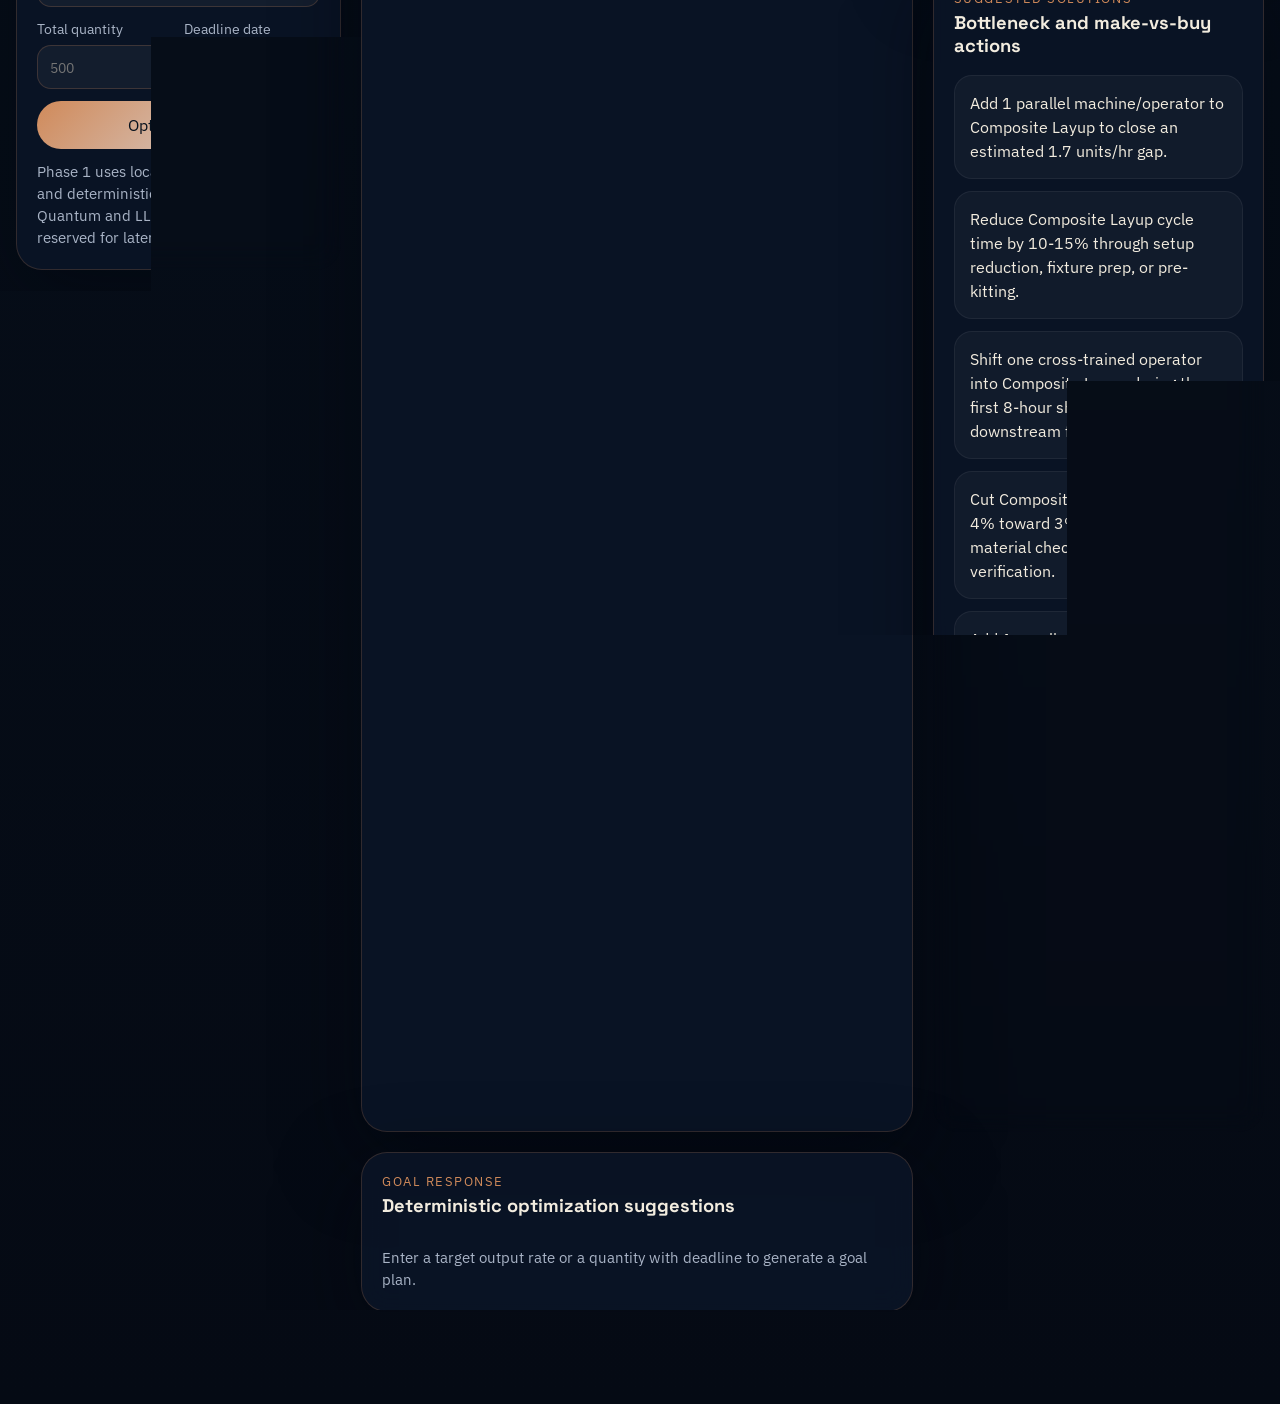
==== commit 987d83f3: "removed components and parts in line-builder Components created reduced site clarity and function fo" ====
--- a/line-builder.html
+++ b/line-builder.html
@@ -121,12 +121,24 @@
                               </label>
                               
                               <label>
-                                <span>Cycle Time (Min)</span>
+                                <div style="display: flex; justify-content: space-between; align-items: center; flex-wrap: wrap; gap: 4px; margin-bottom: 4px;">
+                                  <span>Cycle Time</span>
+                                  <select id="cycleTimeUnit" style="width: auto; min-height: 28px; padding: 0 8px; font-size: 0.75rem; border-radius: 6px;">
+                                    <option value="min">Minutes</option>
+                                    <option value="hr">Hours</option>
+                                  </select>
+                                </div>
                                 <select id="mapCycleTime"></select>
                               </label>
-                        
-                              <label>
-                                <span>Scrap Rate (%)</span>
+
+                              <label>
+                                <div style="display: flex; justify-content: space-between; align-items: center; flex-wrap: wrap; gap: 4px; margin-bottom: 4px;">
+                                  <span>Quality Metric</span>
+                                  <select id="scrapFormat" style="width: auto; min-height: 28px; padding: 0 8px; font-size: 0.75rem; border-radius: 6px;">
+                                    <option value="scrap">Scrap %</option>
+                                    <option value="yield">Yield %</option>
+                                  </select>
+                                </div>
                                 <select id="mapScrapRate"></select>
                               </label>
                         
@@ -141,37 +153,6 @@
                         <button type="button" id="uploadCsvBtn" class="button button-secondary full-button">Upload & Parse</button>
                     </div>
                 </div>
-              <div class="control-card">
-                <p class="control-title">Components & sourcing</p>
-                <form class="builder-form" id="componentForm">
-                  <label>
-                    <span>Component / part name</span>
-                    <input id="componentName" name="name" type="text" placeholder="Carbon pre-preg roll" required />
-                  </label>
-                  <div class="form-grid">
-                    <label>
-                      <span>Source</span>
-                      <select id="componentSource" name="source">
-                        <option value="purchase">Purchase</option>
-                        <option value="produce">Produce</option>
-                      </select>
-                    </label>
-                    <label>
-                      <span>Cost / unit</span>
-                      <input id="componentCost" name="cost" type="number" min="0" step="0.01" required />
-                    </label>
-                  </div>
-                  <label>
-                    <span>Lead time or cycle time</span>
-                    <input id="componentLeadTime" name="leadTime" type="number" min="0" step="0.1" required />
-                  </label>
-                  <div class="button-row">
-                    <button class="button button-secondary full-button" type="submit">Add Component</button>
-                    <button class="button button-ghost full-button" id="clearComponentsButton" type="button">Clear Components</button>
-                  </div>
-                </form>
-                <div class="component-list" id="componentList"></div>
-              </div>
 
               <div class="control-card">
                 <p class="control-title">Production goal</p>
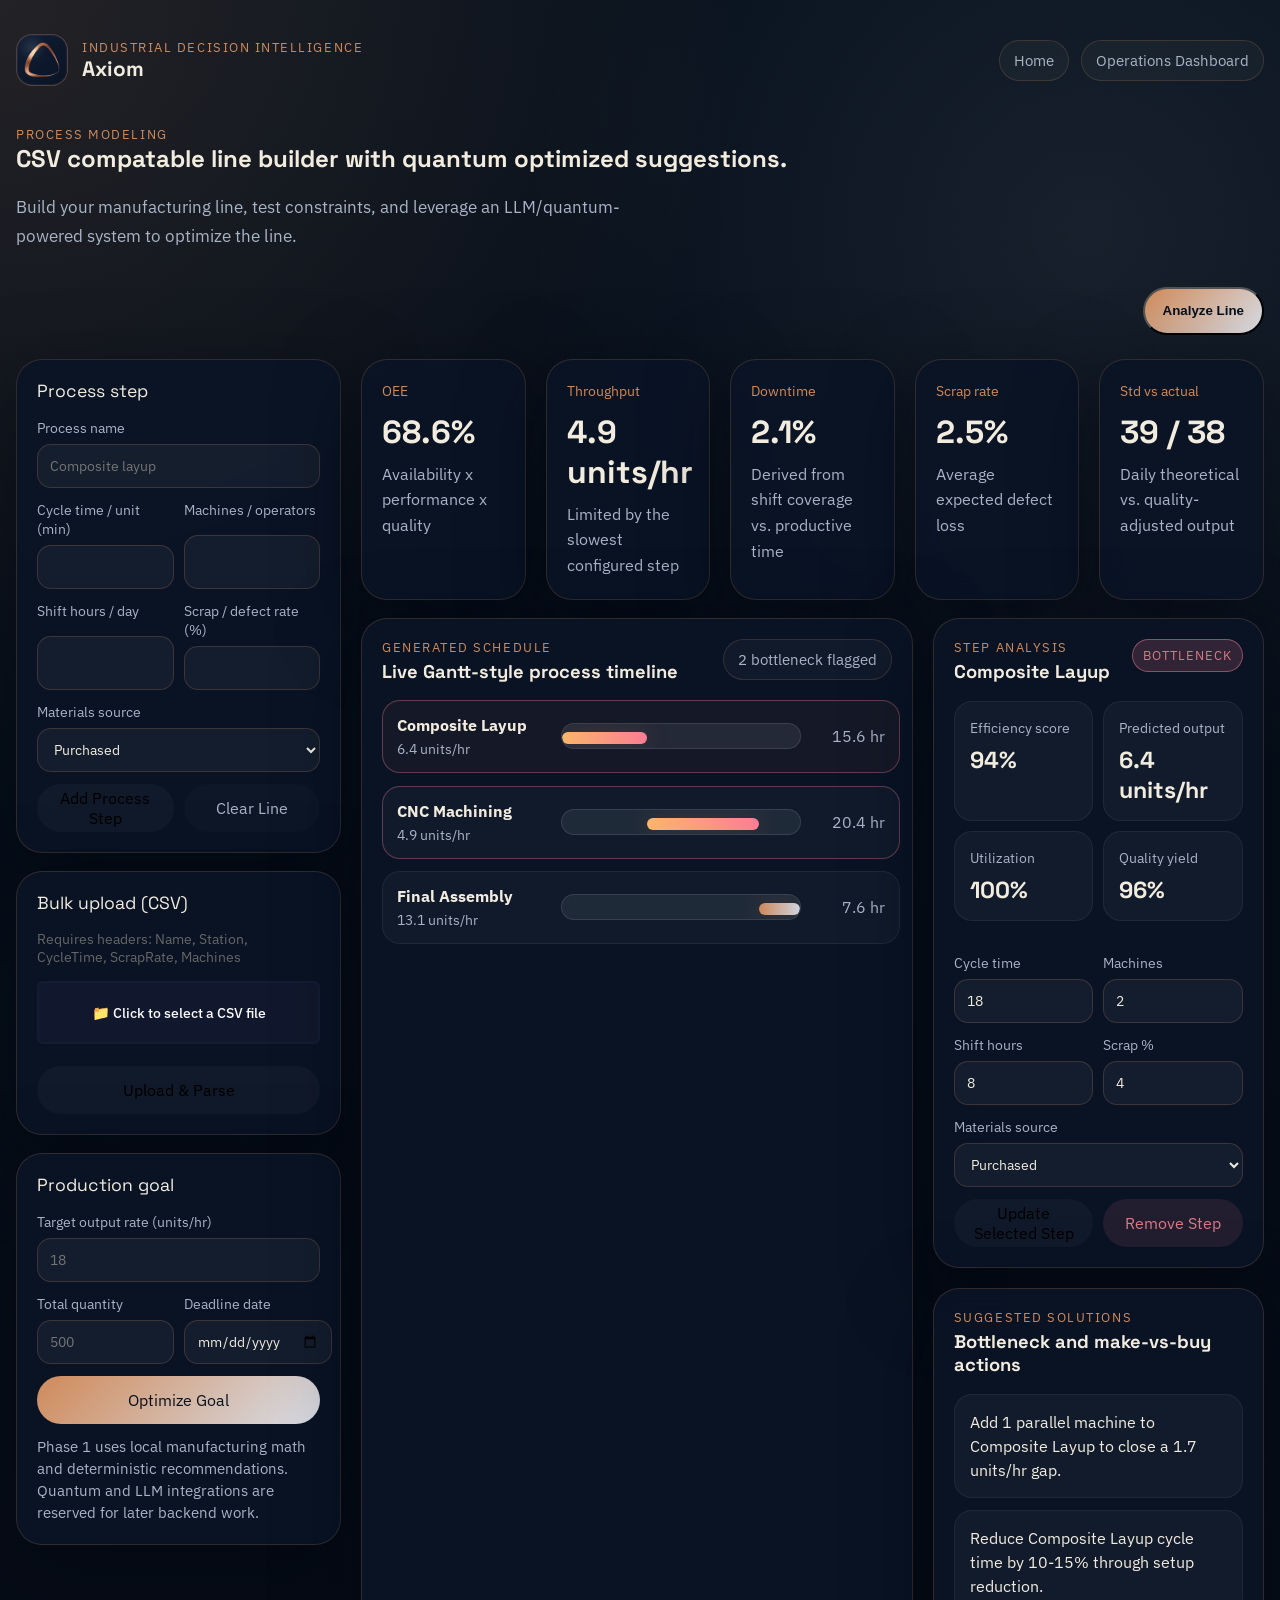
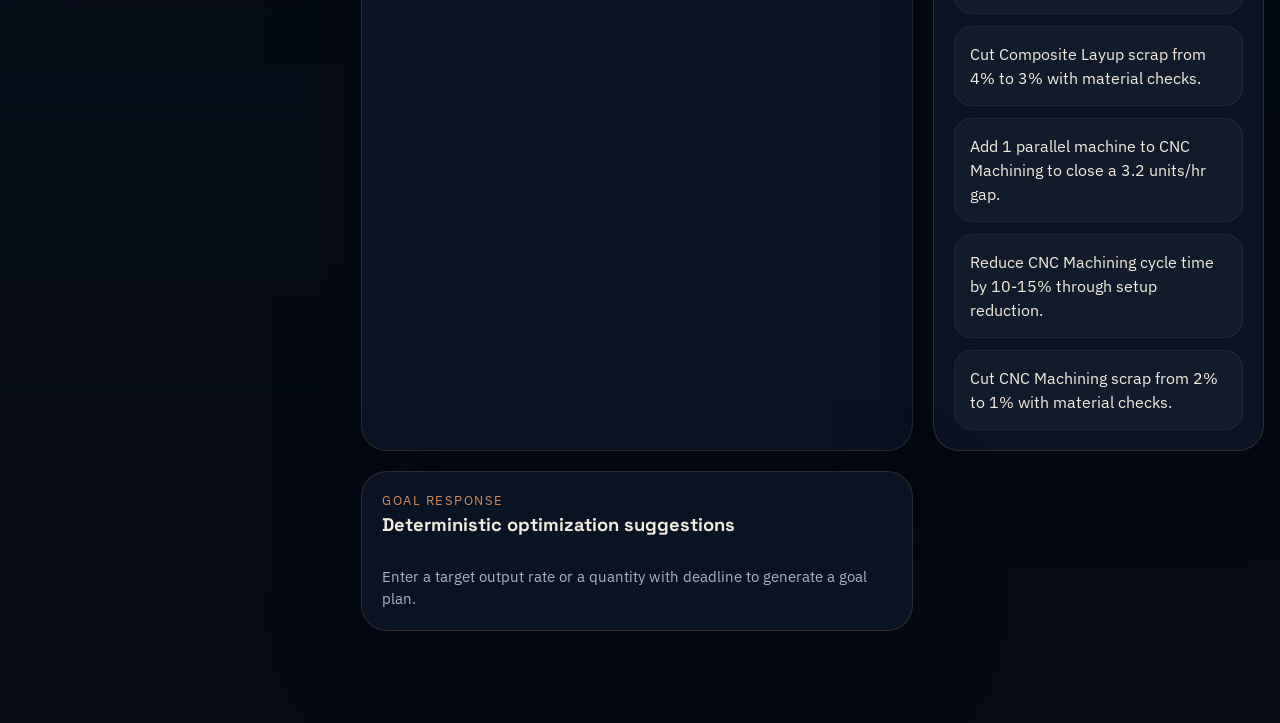
==== commit 27322480: "Fully cleaned version final w/o eben and Antons optimizer thing" ====
--- a/line-builder.html
+++ b/line-builder.html
@@ -17,40 +17,33 @@
       <header class="subpage-hero">
         <nav class="topbar">
           <div class="brand-lockup">
-            <div class="brand-mark">DD</div>
+            <div class="brand-mark" aria-hidden="true" style="padding: 4px;">
+              <img src="axiom_symbol.png" alt="Axiom logo" style="width: 100%; height: 100%; object-fit: contain; mix-blend-mode: lighten;" />
+            </div>
             <div>
               <p class="eyebrow">Industrial Decision Intelligence</p>
-              <h1>Interactive Line Builder</h1>
+              <h1>Axiom</h1>
             </div>
           </div>
           <div class="topbar-copy nav-links">
             <a href="./index.html">Home</a>
-            <a href="./planner.html">Planning Console</a>
+            <a href="./planner.html">Operations Dashboard</a>
           </div>
         </nav>
 
         <section class="subpage-intro">
           <p class="section-kicker">Process modeling</p>
-          <h2>Build the line, test the constraints, and see what it takes to hit the goal.</h2>
+          <h2>CSV compatable line builder with quantum optimized suggestions.</h2>
           <p class="hero-text">
-            This workspace is tuned for process design and improvement. Add steps,
-            compare sourcing approaches, measure output, and pressure-test the plan
-            before it reaches the scheduling layer.
+            Build your manufacturing line, test constraints, and leverage an LLM/quantum-powered system to optimize the line.
           </p>
-          <div class="hero-actions">
-            <a href="./planner.html" class="button button-secondary">Go to planning console</a>
-          </div>
         </section>
       </header>
 
       <main>
         <section class="process-builder page-surface" id="process-builder">
           <div class="section-heading builder-heading">
-            <div>
-              <p class="section-kicker">Interactive line builder</p>
-              <h3>Model process steps, sourcing, capacity, and production goals.</h3>
-            </div>
-            <button class="button button-primary" id="analyzeLineButton" type="button">Analyze Line</button>
+            <div></div> <button class="button button-primary" id="analyzeLineButton" type="button">Analyze Line</button>
           </div>
 
           <div class="builder-layout">
--- a/styles.css
+++ b/styles.css
@@ -354,7 +354,7 @@
 }
 
 .planner {
-  padding: 36px 0;
+  padding: 0 0 36px;
 }
 
 .planner-heading {
@@ -631,7 +631,7 @@
 }
 
 .subpage-hero {
-  padding: 10px 0 24px;
+  padding: 10px 0 0;
 }
 
 .subpage-intro {
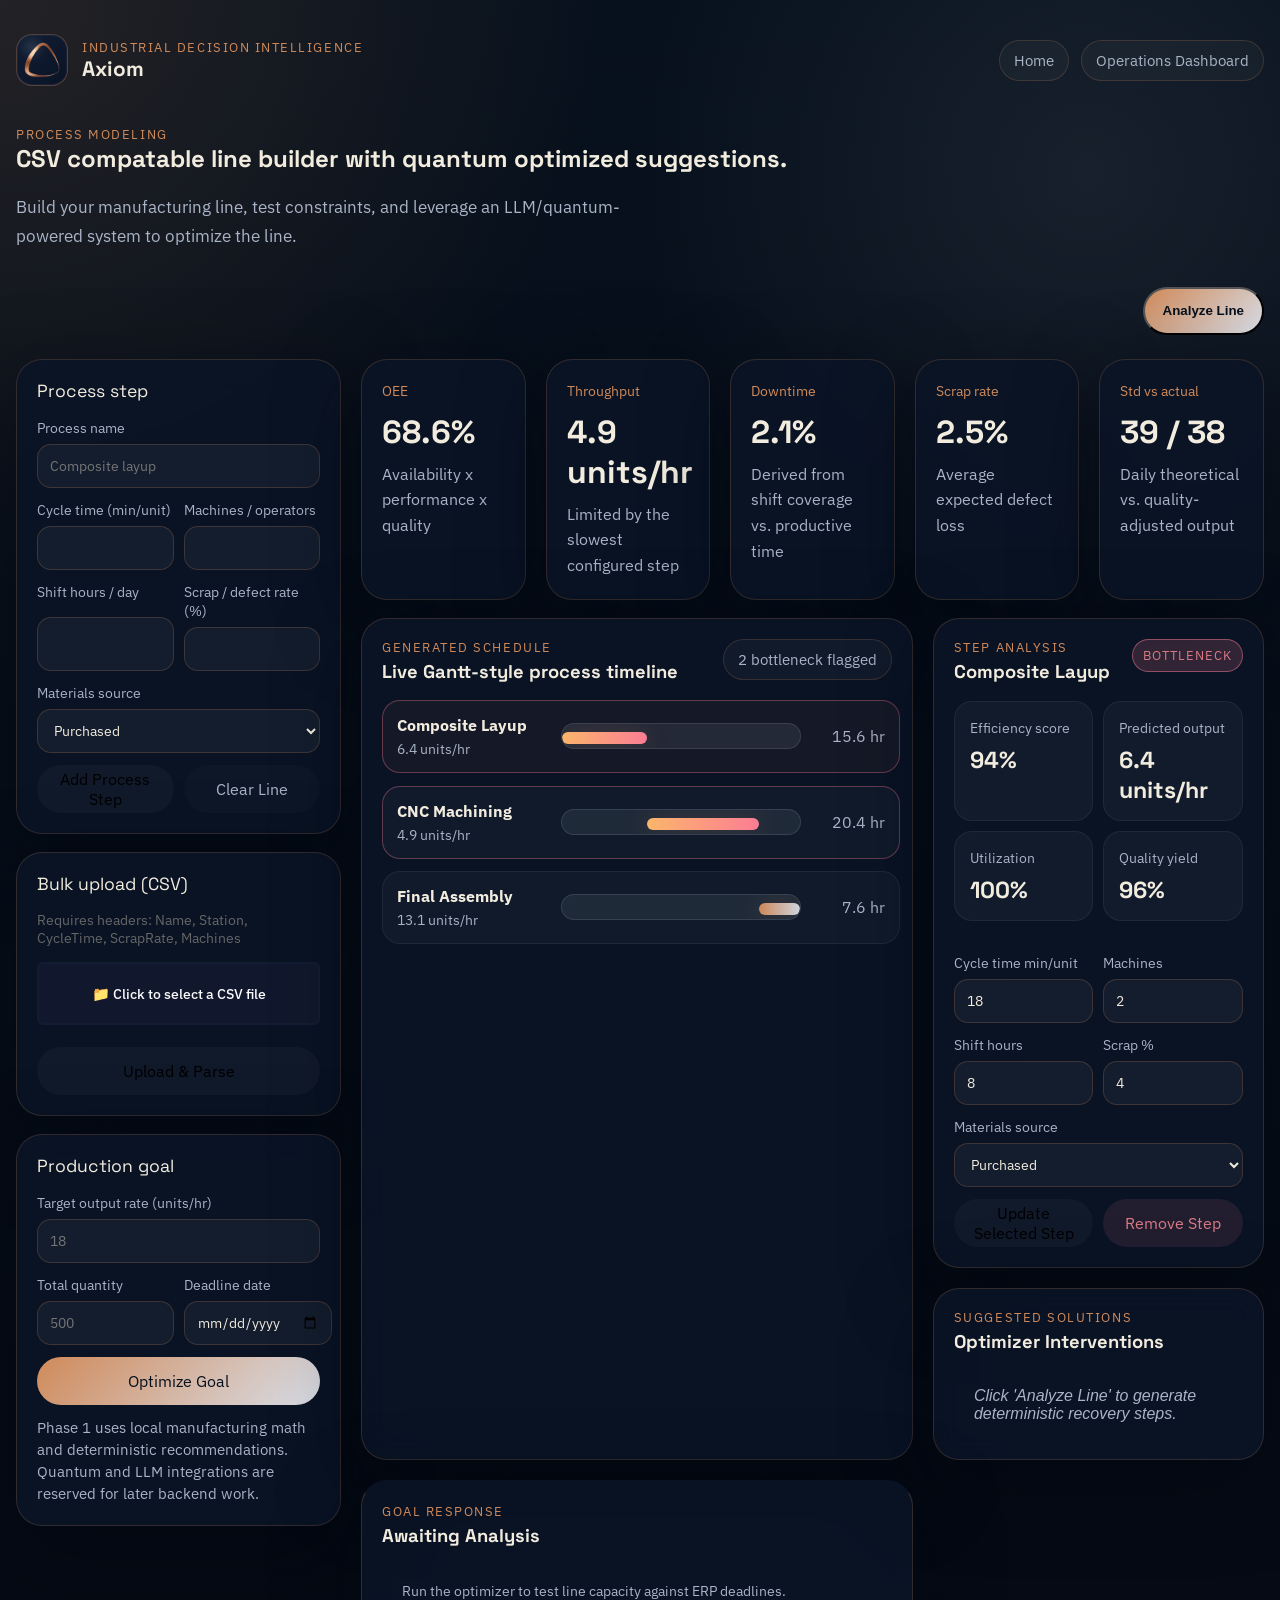
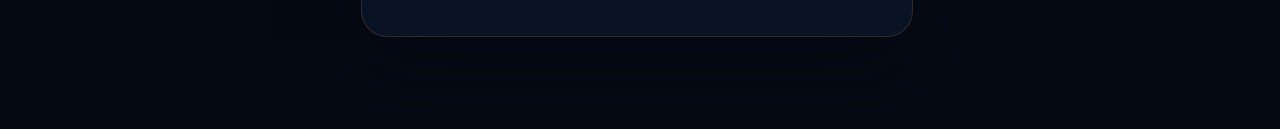
==== commit 3e87e3ad: "fixed confusion of cycle time units" ====
--- a/line-builder.html
+++ b/line-builder.html
@@ -57,7 +57,7 @@
                   </label>
                   <div class="form-grid">
                     <label>
-                      <span>Cycle time / unit (min)</span>
+                      <span>Cycle time (min/unit)</span>
                       <input id="cycleTime" name="cycleTime" type="number" min="0.1" step="0.1" required />
                     </label>
                     <label>
@@ -152,7 +152,7 @@
                 <form class="builder-form" id="goalForm">
                   <label>
                     <span>Target output rate (units/hr)</span>
-                    <input id="targetRate" name="targetRate" type="number" min="0" step="0.1" placeholder="18" />
+                    <input id="productionGoalInput" name="targetRate" type="number" min="0" step="0.1" placeholder="18" />
                   </label>
                   <div class="form-grid">
                     <label>
@@ -228,21 +228,27 @@
                   <div class="surface-heading">
                     <div>
                       <p class="surface-kicker">Suggested solutions</p>
-                      <h4>Bottleneck and make-vs-buy actions</h4>
-                    </div>
-                  </div>
-                  <div class="recommendation-list" id="recommendationList"></div>
-                </article>
-
-                <article class="surface goal-surface">
+                      <h4>Optimizer Interventions</h4>
+                    </div>
+                  </div>
+                  <div class="recommendation-list" id="solutionsList" style="padding: 16px 20px; display: flex; flex-direction: column; gap: 12px; color: #a9b4c6;">
+                    <em>Click 'Analyze Line' to generate deterministic recovery steps.</em>
+                  </div>
+                </article>
+
+                <article class="surface goal-surface" id="goalResponsePanel" style="border-top: 3px solid transparent; transition: border-color 0.3s ease;">
                   <div class="surface-heading">
                     <div>
                       <p class="surface-kicker">Goal response</p>
-                      <h4>Deterministic optimization suggestions</h4>
-                    </div>
-                  </div>
-                  <div class="goal-response" id="goalResponse"></div>
-                </article>
+                      <h4 id="goalVerdictText" style="transition: color 0.3s ease;">Awaiting Analysis</h4>
+                    </div>
+                  </div>
+                  <div class="goal-response" id="goalSubtext" style="padding: 16px 20px; color: #a9b4c6; font-size: 0.9rem;">
+                    Run the optimizer to test line capacity against ERP deadlines.
+                  </div>
+                </article>
+                <div id="goalResponse" style="display: none;"></div>
+                <div id="recommendationList" style="display: none;"></div>
               </section>
             </div>
           </div>
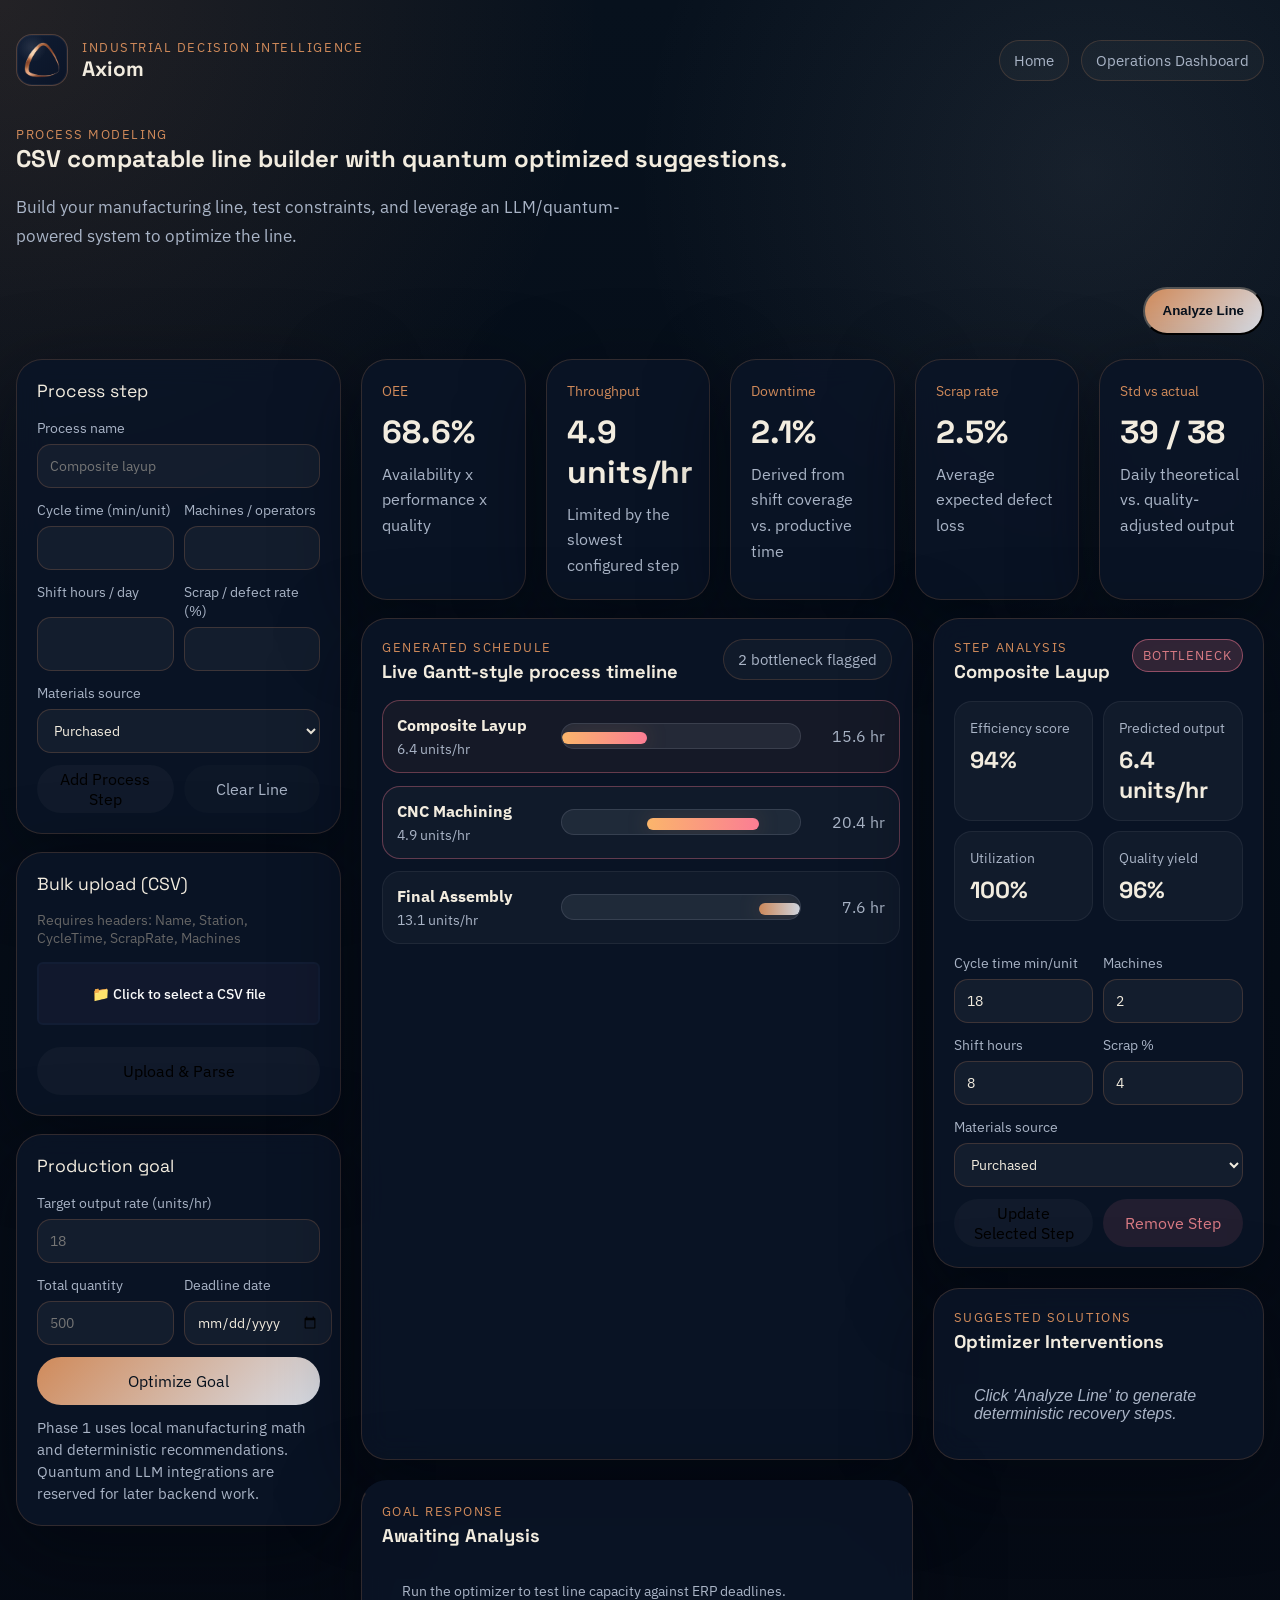
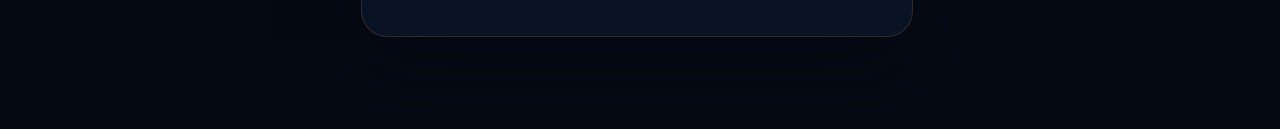
==== commit b7433e82: "Add files via upload" ====
--- a/line-builder.html
+++ b/line-builder.html
@@ -256,6 +256,6 @@
       </main>
     </div>
 
-    <script src="./app.js"></script>
+    <script src="./app.js?v=2"></script>
   </body>
 </html>
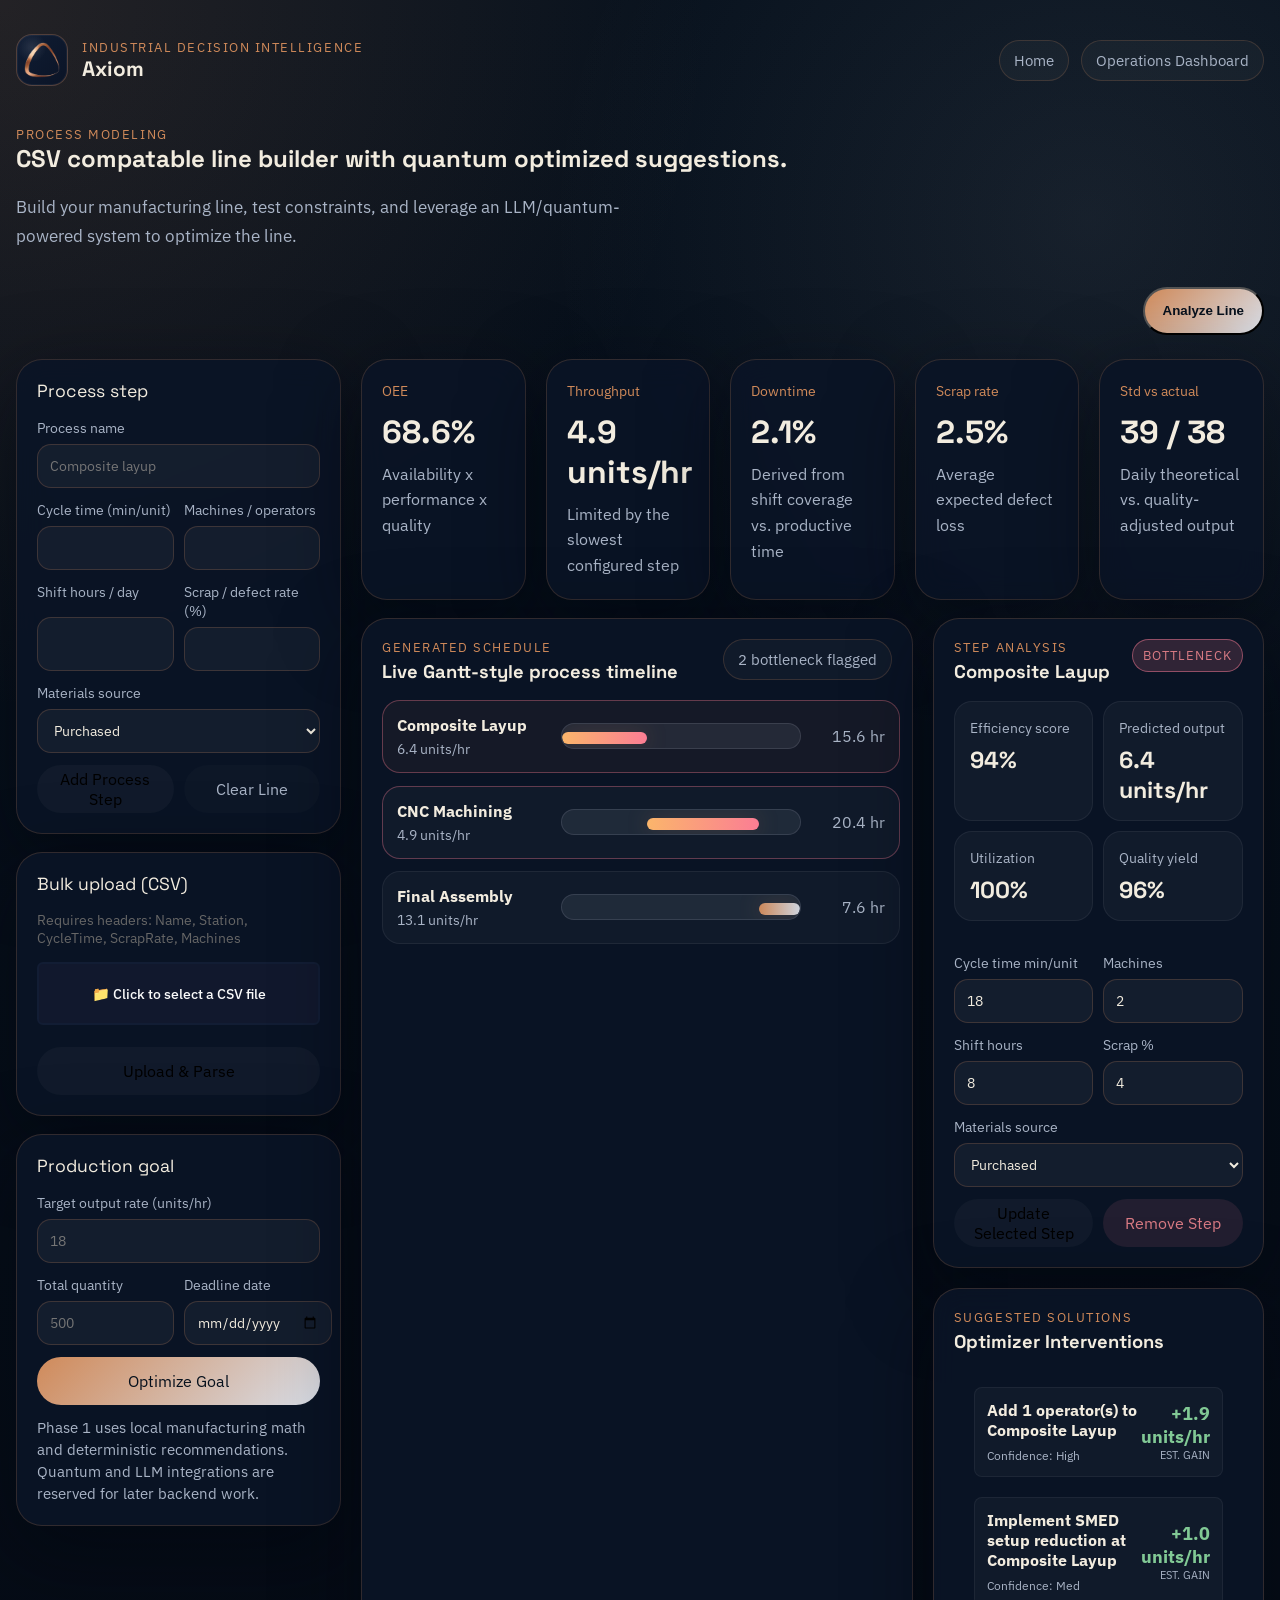
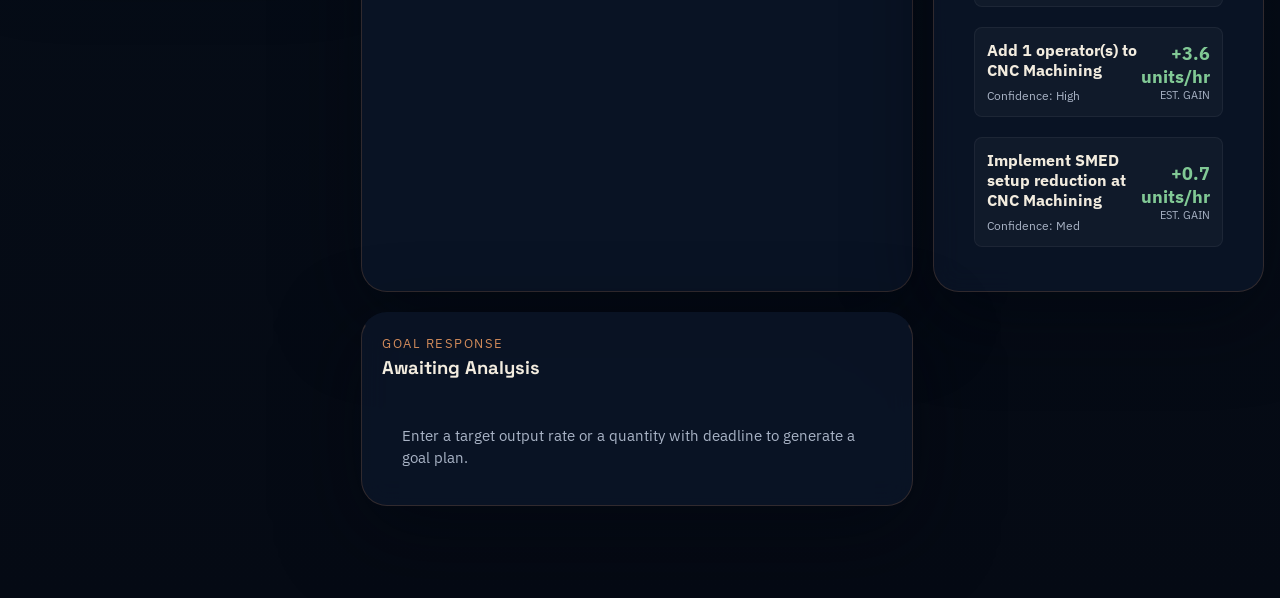
==== commit 9e1c89cd: "Add files via upload" ====
--- a/line-builder.html
+++ b/line-builder.html
@@ -247,8 +247,6 @@
                     Run the optimizer to test line capacity against ERP deadlines.
                   </div>
                 </article>
-                <div id="goalResponse" style="display: none;"></div>
-                <div id="recommendationList" style="display: none;"></div>
               </section>
             </div>
           </div>
